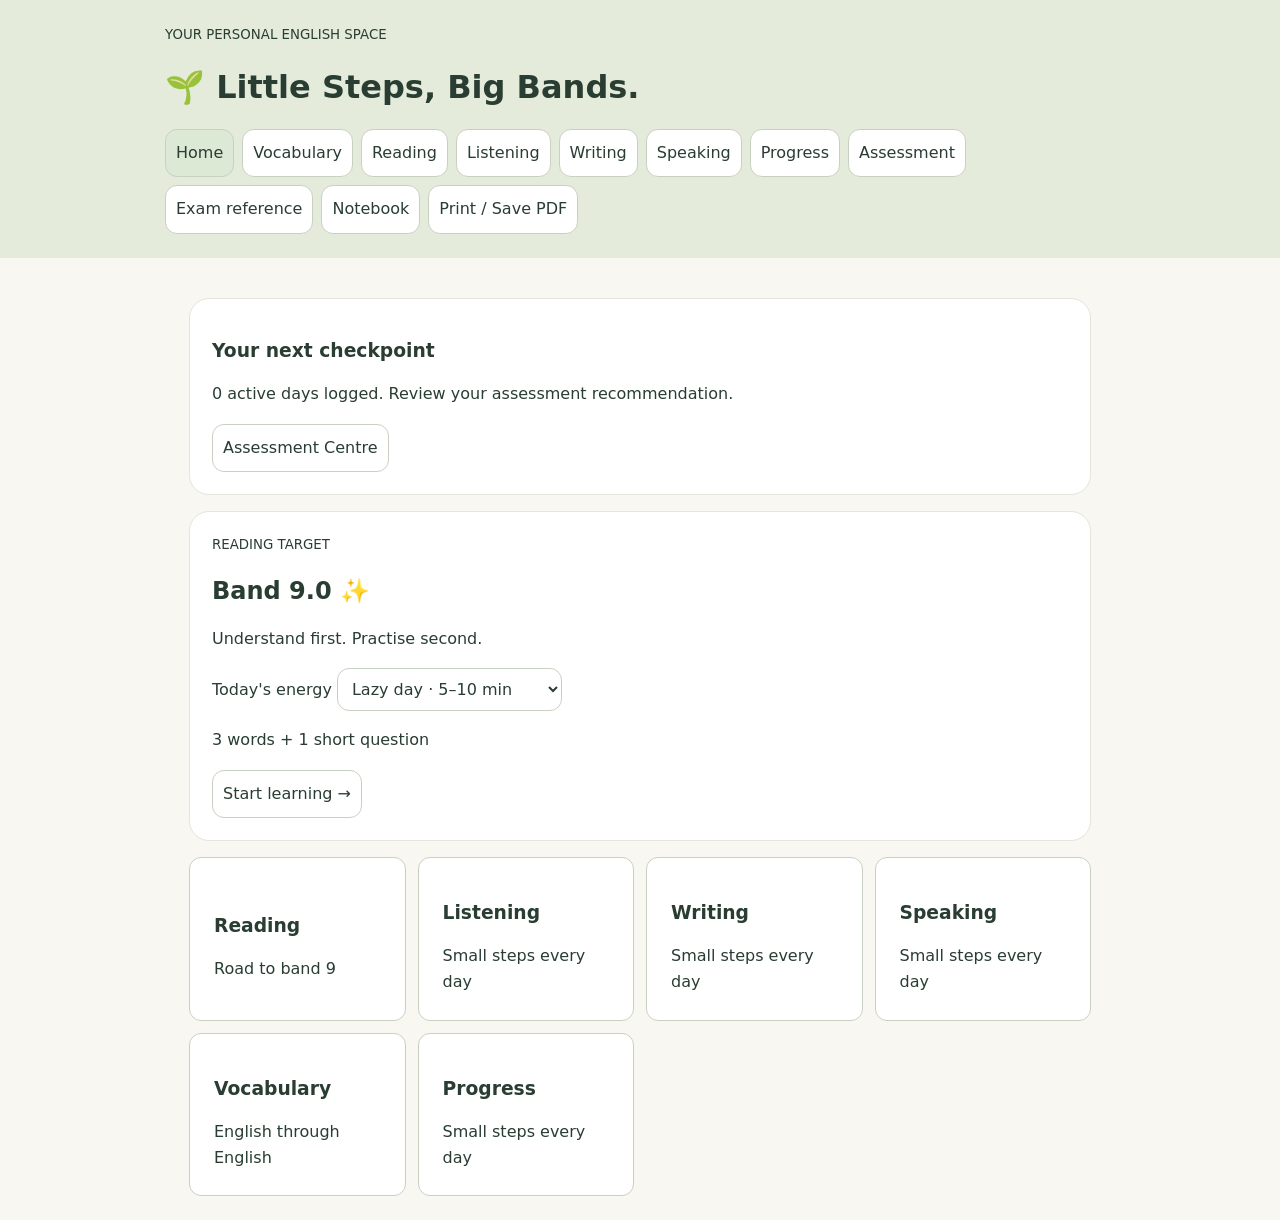
==== index.html @ fdba0399 "Rename index.html.html to index.html" ====
<!doctype html><html lang="en"><meta charset="utf-8"><meta name="viewport" content="width=device-width,initial-scale=1"><title>Little Steps, Big Bands</title><style>*{box-sizing:border-box}body{margin:0;background:#f8f7f1;color:#293d32;font:16px/1.65 system-ui}header{padding:24px;background:#e4ebdb}main,header>div{max-width:950px;margin:auto}main{padding:24px}h1,h2,h3{line-height:1.25}button,select,input,textarea{font:inherit;border:1px solid #c8d1c1;border-radius:12px;padding:10px;background:white;color:inherit}button{cursor:pointer}button:hover,button.active{background:#dce9d4}nav{display:flex;gap:8px;flex-wrap:wrap}section,.card{background:white;border:1px solid #e4e5dc;border-radius:20px;padding:22px;margin:16px 0}.grid{display:grid;grid-template-columns:repeat(auto-fit,minmax(210px,1fr));gap:12px}.grid button{text-align:left;padding:24px}textarea{width:100%;min-height:140px}label{display:block;margin:8px 0}.muted{color:#657469} .good{color:#23703d}.bad{color:#a34434}progress{width:100%;accent-color:#71916b}svg{width:100%;max-width:460px}small{display:block}button:disabled{opacity:.5;cursor:default}.lookup-word{cursor:pointer}.lookup-word:hover{background:#e4ebdb;text-decoration:underline}#dictionaryPanel{position:fixed;right:16px;bottom:16px;width:min(420px,calc(100% - 32px));max-height:75vh;overflow:auto;background:white;border:1px solid #b8c8b0;border-radius:20px;padding:20px;box-shadow:0 8px 35px #0002;z-index:20}</style><header><div><small>YOUR PERSONAL ENGLISH SPACE</small><h1>🌱 Little Steps, Big Bands.</h1><nav id="nav"></nav></div></header><main><div id="app"></div></main><aside id="dictionaryPanel" hidden></aside><script>
const $=id=>document.getElementById(id), levels=['A1','A2','B1','B2','C1','C2'];let state;try{state=JSON.parse(localStorage.getItem('littleBandsV1'))||{}}catch{state={}};state={done:0,errors:[],drafts:{},known:[],level:'B2',...state};let page='Home',idx=0,def=0,unlocked=false;const save=()=>localStorage.setItem('littleBandsV1',JSON.stringify(state));const esc=s=>String(s).replace(/[&<>"']/g,c=>({'&':'&amp;','<':'&lt;','>':'&gt;','"':'&quot;',"'":'&#39;'}[c]));const words=[['borrow','A2','verb','To take something and give it back later.','To use something that belongs to someone else temporarily.','To obtain something on the understanding that it will be returned.','Can I borrow your pen?','borrow money'],['reliable','B1','adjective','You can trust it to work well.','Able to be trusted to do what is expected.','Consistently dependable in performance or accuracy.','We need a reliable source of information.','reliable evidence'],['reluctant','B2','adjective','You do not really want to do something.','Not willing to do something because you are unsure.','Unwilling or hesitant to take a particular action.','She was reluctant to accept the offer.','reluctant to admit'],['mitigate','C1','verb','To make a bad thing less bad.','To reduce the harmful effects of something.','To lessen the severity or adverse impact of something.','Trees can mitigate urban heat.','mitigate risks'],['ubiquitous','C2','adjective','You can see it almost everywhere.','Present in almost every place.','Appearing or existing virtually everywhere.','Smartphones have become ubiquitous.','ubiquitous technology'],['quiet','A1','adjective','Not loud.','Making little or no noise.','Characterised by an absence of significant noise.','The room is quiet.','a quiet place']];
const reading=[['Mia has a small garden. She grows tomatoes. She waters them every morning.','What does Mia grow?',['Tomatoes','Apples','Rice'],0,'She grows tomatoes.'],['The library opens at nine on weekdays. On Saturday it opens at ten. It is closed on Sunday.','When does the library open on Saturday?',['Nine','Ten','Eleven'],1,'On Saturday it opens at ten.'],['Many people cycle to work because it saves money. However, some avoid cycling when the roads are busy.','Why do some people avoid cycling?',['It is expensive','The roads are busy','They dislike exercise'],1,'Some avoid cycling when the roads are busy.'],['Urban trees provide shade and can reduce local temperatures. However, researchers caution that the benefits vary depending on tree species and the layout of streets.','All tree species provide identical cooling benefits.',['True','False','Not Given'],1,'The benefits vary depending on tree species. Identical contradicts vary.'],['Although remote work may reduce commuting emissions, its overall environmental impact remains uncertain. Increased domestic energy consumption could offset some of the gains.','Remote work always reduces total emissions.',['True','False','Not Given'],2,'The overall impact remains uncertain; the passage does not establish whether total emissions always decrease or not.'],['The apparent consensus masks a methodological discrepancy: studies relying on self-reported outcomes tend to yield more favourable estimates than those using independently verified measures.','What is the main implication?',['All studies are fraudulent','Measurement methods may influence findings','Independent measures are always inaccurate'],1,'The contrast between self-reported and independently verified outcomes indicates a methodological influence.']];
const listen=[['Hi, I am Anna. My class starts at nine.','What time does the class start?','nine'],['The bus to the museum leaves at ten thirty from gate four.','Which gate?','four'],['Hello, I would like to book a room for Friday. My surname is Parker.','Surname:','Parker'],['Receptionist: The workshop was originally planned for Tuesday, but it has been moved to Thursday. The fee is fifteen pounds.','New workshop day:','Thursday'],['The initial survey suggested that cost was the main barrier. Subsequent interviews, however, revealed that a lack of reliable transport was more significant.','Main barrier identified in interviews:','transport'],['Although the intervention initially appeared effective, its benefits diminished substantially once the researchers controlled for seasonal variation.','The researchers controlled for seasonal _____.','variation']];
const writing=[['Some people believe university education should be free for everyone. To what extent do you agree or disagree?',0],['Some people prefer working from home, while others prefer working in an office. Discuss both views and give your own opinion.',1],['More people are shopping online. What are the advantages and disadvantages of this development?',2],['Traffic congestion is increasing in many cities. What are the causes, and what measures can be taken to solve this problem?',3],['Many young people move abroad. Why does this happen? Is it a positive or negative development?',4],['The chart shows the percentage of commuters using bicycles in three cities in 2010 and 2020. Summarise the information by selecting and reporting the main features, and make comparisons where relevant.',5]];const types=['Opinion','Discussion','Advantages & disadvantages','Causes & solutions','Two-part question','Bar chart (Task 1)'];
const speaking=[['Picture description','Describe the scene. Who is there? What are they doing?'],['Compare pictures','Compare studying alone and studying with a friend. Which is more effective?'],['Picture storytelling','Tell a story: a person misses a bus, asks for help, and finally arrives.'],['Role-play','You booked a hotel room but it is too noisy. Ask for a solution.'],['IELTS Part 1','Do you enjoy reading? What kinds of books do you read?'],['IELTS Part 2','Describe a person who inspires you. Say who they are, how you know them, and why they inspire you.'],['IELTS Part 3 / Debate','Should governments spend more on public libraries than digital resources? Explain both sides.']];
function go(p){page=p;idx=0;unlocked=false;render()}function level(v){state.level=v;save();render()}function complete(ok,detail){logStudy(page,ok,detail);state.done++;if(!ok)state.errors.push(detail);save()}function speak(t){if(!('speechSynthesis'in window)){alert('Speech playback is unavailable in this browser.');return}speechSynthesis.cancel();let u=new SpeechSynthesisUtterance(t);u.lang='en-GB';u.rate=Number($('speed')?.value||1);speechSynthesis.speak(u)}function next(){idx++;unlocked=false;render()}function render(){ $('nav').innerHTML=['Home','Vocabulary','Reading','Listening','Writing','Speaking','Progress','Assessment'].map(p=>`<button class="${page===p?'active':''}" onclick="go('${p}')">${p}</button>`).join('');let l=levels.indexOf(state.level), head=`<label>Practice level <select onchange="level(this.value)">${levels.map(x=>`<option ${x===state.level?'selected':''}>${x}</option>`).join('')}</select></label>`,h='';if(page==='Home'){h=`<section><small>READING TARGET</small><h2>Band 9.0 ✨</h2><p>Understand first. Practise second.</p><label>Today's energy <select id="energy" onchange="$('mission').textContent=['3 words + 1 short question','5 words + reading + listening','Reading + listening + writing + speaking'][this.selectedIndex]"><option>Lazy day · 5–10 min</option><option>Normal day · 30 min</option><option>Power day · 60–90 min</option></select></label><p id="mission">3 words + 1 short question</p><button onclick="go('Vocabulary')">Start learning →</button></section><div class="grid">${['Reading','Listening','Writing','Speaking','Vocabulary','Progress'].map(p=>`<button onclick="go('${p}')"><h3>${p}</h3>${p==='Reading'?'Road to band 9':p==='Vocabulary'?'English through English':'Small steps every day'}</button>`).join('')}</div>`}else if(page==='Vocabulary'){let w=words.filter(w=>w[1]===state.level)[0];if(idx)w=words[(words.indexOf(w)+idx)%words.length];h=head+`<section><small>${w[1]} · ${w[2]}</small><h2>${w[0]} <button onclick="speak('${w[0]}')">🔊</button></h2><label>Definition difficulty <select onchange="def=Number(this.value);render()">${['A1–A2','B1–B2','C1–C2'].map((x,i)=>`<option value="${i}" ${i===def?'selected':''}>${x}</option>`).join('')}</select></label><h3>${w[3+def]}</h3><p>${w[6]}</p><p>Collocation: ${w[7]}</p><button onclick="state.known.push('${w[0]}');complete(true,'');next()">I've got it</button> <button onclick="complete(false,'Vocabulary: ${w[0]}');next()">Review later</button></section>`}else if(page==='Reading'){let r=reading[l];h=head+`<section><h2>Reading · Road to band 9</h2><p class="muted">Read the question, locate evidence, then check meaning.</p><p class="lookup-text">${r[0]}</p><h3>${r[1]}</h3>${r[2].map((x,i)=>`<label><input type="radio" name="answer" value="${i}"> ${x}</label>`).join('')}<button onclick="checkReading()">Check answer</button><p id="feedback"></p></section>`}else if(page==='Listening'){let r=listen[l];h=head+`<section><h2>Active listening</h2><p>Predict the answer type before listening.</p><label>Speed <select id="speed"><option value="1">Normal</option><option value="0.75">Slow</option></select></label><button onclick="speak(listen[${l}][0])">▶ Play audio</button> <button onclick="speechSynthesis.cancel()">Stop</button><h3>${r[1]}</h3><input id="answer" placeholder="Your answer"><button onclick="checkListening()">Check</button><p id="feedback"></p><details><summary>Transcript & shadowing (after answering)</summary><p class="lookup-text">${r[0]}</p><button onclick="speak(listen[${l}][0])">Listen and repeat</button></details><p>Next: replay, write what you hear, compare with transcript, then shadow.</p></section>`}else if(page==='Writing'){let w=writing[idx%writing.length];h=`<section><h2>Writing Studio</h2><small>Question ${idx%writing.length+1} · IELTS Academic style</small><p class="lookup-text">${w[0]}</p>${w[1]===5?'<svg viewBox="0 0 300 150"><path d="M25 5V125H290" fill="none" stroke="#333"/><g fill="#77946a"><rect x="45" y="85" width="22" height="40"/><rect x="125" y="65" width="22" height="60"/><rect x="205" y="95" width="22" height="30"/></g><g fill="#d9a86d"><rect x="69" y="55" width="22" height="70"/><rect x="149" y="35" width="22" height="90"/><rect x="229" y="65" width="22" height="60"/></g><g font-size="10"><text x="45" y="140">City A</text><text x="125" y="140">City B</text><text x="205" y="140">City C</text><text x="30" y="12">% (1px = 0.5%)</text></g></svg><p>Green: 2010 · Gold: 2020</p>':''}<h3>1. Identify the task</h3>${types.map((x,i)=>`<label><input type="radio" name="type" value="${i}" ${unlocked&&i===w[1]?'checked':''}> ${x}</label>`).join('')}<button onclick="checkWriting()">Unlock writing</button><p id="feedback"></p>${unlocked?`<h3>2. Plan your response</h3><textarea id="plan" placeholder="Topic, position, key ideas..." oninput="draft('plan',this.value)">${esc(state.drafts['plan'+idx]||'')}</textarea><h3>3. Write</h3><textarea id="essay" oninput="draft('essay',this.value);count()" placeholder="Write here...">${esc(state.drafts['essay'+idx]||'')}</textarea><p id="count"></p><h3>4. Self-review</h3>${['I answered every part of the task.','My ideas are organised and supported.','I checked vocabulary and grammar.'].map(x=>`<label><input type="checkbox"> ${x}</label>`).join('')}<button onclick="complete(true,'');next()">Save & next prompt</button>`:'<p>🔒 Planning and writing are locked.</p>'}<button onclick="next()">Skip to another prompt</button></section>`}else if(page==='Speaking'){let s=speaking[idx%speaking.length];h=head+`<section><small>${s[0]}</small><h2 class="lookup-text">${s[1]}</h2>${idx%7<3?scene(idx%7):''}<p>${l<2?'Use short sentences: who, what, where.':l<4?'Give reasons and examples.':'Develop nuanced ideas, compare perspectives and justify your position.'}</p><button onclick="timer(60)">1 min preparation</button> <button onclick="timer(120)">2 min speaking</button><h3 id="clock">00:00</h3><button onclick="record()">Record voice</button> <button onclick="stopRecord()">Stop recording</button><p id="recstatus"></p><audio id="playback" controls></audio><textarea placeholder="Notes / useful expressions" oninput="draft('speaking',this.value)">${esc(state.drafts['speaking'+idx]||'')}</textarea><button onclick="complete(true,'');next()">Finish & next prompt</button></section>`}else{h=`<section><h2>My progress</h2><p>Completed attempts: ${state.done}</p><p>Words marked known: ${new Set(state.known).size}</p><h3>Mistake notebook</h3>${state.errors.map(x=>`<p>• ${esc(x)}</p>`).join('')||'No mistakes recorded yet.'}<button onclick="exportData()">Export backup</button><label>Restore backup <input type="file" accept=".json" onchange="restore(this.files[0])"></label></section>`} $('app').innerHTML=h;if($('count'))count();enhanceDictionary()}
function scene(i){return `<svg viewBox="0 0 320 170" role="img" aria-label="Illustrated speaking prompt"><rect width="320" height="170" rx="15" fill="#e7efdf"/><circle cx="270" cy="30" r="18" fill="#efce83"/><path d="M0 130Q80 90 160 130T320 130V170H0" fill="#a9c69b"/>${(i===1?[75,235]:[90,155,220]).map((x,j)=>`<circle cx="${x}" cy="65" r="13" fill="#c58f72"/><path d="M${x} 80v35m-18-20 18-10 18 10m-18 20-12 25m12-25 12 25" stroke="${['#647d9b','#b77b83','#7a956b'][j]}" stroke-width="8" stroke-linecap="round"/>`).join('')}<rect x="110" y="118" width="90" height="12" rx="3" fill="#c69e72"/><text x="12" y="20" font-size="11" fill="#405844">${['A day in the park','Study together or alone','A journey'][i]}</text></svg>`}function checkReading(){let a=document.querySelector('[name=answer]:checked');if(!a)return;let r=reading[levels.indexOf(state.level)],ok=+a.value===r[3];complete(ok,'Reading: '+r[1]);$('feedback').textContent=(ok?'Correct! ':'Review: ')+r[4]}function checkListening(){let r=listen[levels.indexOf(state.level)],ok=$('answer').value.trim().toLowerCase()===r[2].toLowerCase();complete(ok,'Listening: '+r[1]);$('feedback').textContent=(ok?'Correct! ':'Answer: '+r[2])}function checkWriting(){let a=document.querySelector('[name=type]:checked');if(!a)return;let ok=+a.value===writing[idx%writing.length][1];complete(ok,'Writing recognition: '+writing[idx%writing.length][0]);if(ok){unlocked=true;render();$('feedback').textContent='Correct! Planning unlocked.'}else $('feedback').textContent='Try again. Look at the final instruction.'}function draft(k,v){state.drafts[k+idx]=v;save()}function count(){$('count').textContent=($('essay').value.trim().match(/\S+/g)||[]).length+' words'}let tick;function timer(s){clearInterval(tick);const show=()=>{if(!$('clock')){clearInterval(tick);return}$('clock').textContent=Math.floor(s/60)+':'+String(s%60).padStart(2,'0');if(s--<=0)clearInterval(tick)};show();tick=setInterval(show,1000)}let recorder,stream;async function record(){try{stream=await navigator.mediaDevices.getUserMedia({audio:true});recorder=new MediaRecorder(stream);let chunks=[];recorder.ondataavailable=e=>chunks.push(e.data);recorder.onstop=()=>{if($('playback'))$('playback').src=URL.createObjectURL(new Blob(chunks,{type:recorder.mimeType}));stream.getTracks().forEach(t=>t.stop());if($('recstatus'))$('recstatus').textContent='Recording ready for playback (not saved).'};recorder.start();$('recstatus').textContent='Recording…'}catch(e){$('recstatus').textContent='Microphone unavailable. Check browser permissions.'}}function stopRecord(){if(recorder?.state==='recording')recorder.stop()}function exportData(){let a=document.createElement('a');a.href=URL.createObjectURL(new Blob([JSON.stringify(state)],{type:'application/json'}));a.download='ielts-backup.json';a.click()}async function restore(f){if(!f)return;try{let x=JSON.parse(await f.text());if(!Array.isArray(x.errors)||!Array.isArray(x.known)||typeof x.drafts!=='object'||!levels.includes(x.level))throw Error();state=x;save();render()}catch{alert('Invalid backup')}}
function bank(){return state.wordBank||(state.wordBank={})}
function enhanceDictionary(){document.querySelectorAll('.lookup-text').forEach(el=>{let t=el.textContent;el.innerHTML=esc(t).replace(/[A-Za-z]+(?:['’-][A-Za-z]+)*/g,w=>`<span class="lookup-word">${w}</span>`);el.title='Click a word to look it up, or select text to save it.';el.addEventListener('click',e=>{if(window.getSelection().toString().trim())return;if(e.target.classList.contains('lookup-word'))lookup(e.target.textContent,t,false)});el.addEventListener('mouseup',()=>{let sel=window.getSelection(),v=sel.toString().trim();if(v&&el.contains(sel.anchorNode)&&el.contains(sel.focusNode))lookup(v,t,true)})});if(page==='Vocabulary'){let el=document.createElement('section');el.innerHTML='<h2>My unknown words</h2><p>Words saved from your lessons. Select a word to review it.</p>'+Object.keys(bank()).map((w,i)=>`<p><button data-bank="${i}">${esc(w)}</button> <small>${esc(bank()[w].definition||'Definition pending')}</small></p>`).join('');$('app').append(el);el.querySelectorAll('[data-bank]').forEach(b=>b.onclick=()=>{let w=Object.keys(bank())[+b.dataset.bank];lookup(w,bank()[w].context,false)})}}
let lookupToken=0;async function lookup(raw,context,auto){let w=raw.trim().toLowerCase().replace(/^[^a-z]+|[^a-z]+$/g,'');if(!w||w.length>100)return;let token=++lookupToken;let entry=bank()[w]||{context,definition:''};if(auto){bank()[w]=entry;save()}let panel=$('dictionaryPanel');panel.hidden=false;panel.innerHTML=`<button id="dictClose" style="float:right">✕</button><small>ENGLISH–ENGLISH DICTIONARY</small><h2>${esc(w)}</h2><button id="dictSpeak">🔊 Listen</button> <button id="dictSave">${auto||bank()[w]?'✓ Saved':'Save unknown word'}</button><div id="dictResult">Looking up definition…</div><p><small>Original context</small>${esc(context)}</p><label>My simple English definition<textarea id="dictNote" style="min-height:65px">${esc(entry.simple||'')}</textarea></label><button id="dictNoteSave">Save definition & word</button>`;$('dictClose').onclick=()=>{panel.hidden=true;lookupToken++};$('dictSpeak').onclick=()=>speak(w);function store(){bank()[w]=entry;save();$('dictSave').textContent='✓ Saved'}$('dictSave').onclick=store;$('dictNoteSave').onclick=()=>{entry.simple=$('dictNote').value;store()};let local=words.find(x=>x[0]===w);if(local){entry.definition=local[4];entry.simple=entry.simple||local[3];entry.advanced=local[5];entry.pos=local[2]}else if(!entry.definition){try{let res=await fetch('https://api.dictionaryapi.dev/api/v2/entries/en/'+encodeURIComponent(w));if(!res.ok)throw Error();let data=await res.json(),d=data[0];entry.definition=d.meanings[0].definitions[0].definition;entry.pos=d.meanings[0].partOfSpeech;entry.ipa=d.phonetic||'';entry.extra=d.meanings.flatMap(m=>m.definitions.slice(0,2).map(x=>m.partOfSpeech+': '+x.definition)).slice(0,6)}catch{}}if(bank()[w]){bank()[w]=entry;save()}if(token!==lookupToken)return;$('dictNote').value=entry.simple||'';$('dictResult').innerHTML=entry.definition?`<p class="muted">${esc(entry.pos||'')} ${esc(entry.ipa||'')}</p>${entry.simple?'<h3>Easy definition</h3><p>'+esc(entry.simple)+'</p>':''}<h3>Dictionary definition</h3><p>${esc(entry.definition)}</p>${entry.advanced?'<p>'+esc(entry.advanced)+'</p>':''}${entry.extra?'<details><summary>Other meanings</summary>'+entry.extra.map(x=>'<p>'+esc(x)+'</p>').join('')+'</details>':''}`:'<p>No definition found. Internet may be unavailable, or this may be a phrase. You can save your own English definition below.</p>'}

const oldRender=render;
const topics=['library','community garden','museum','train station','sports centre','language school','market','science club','hotel','nature reserve'];
const days=['Monday','Tuesday','Wednesday','Thursday','Friday','Saturday','Sunday'];
const genres=['Descriptive','Narrative','Opinion','Argumentative','Cause & Effect','Problem & Solution','Compare & Contrast','Expository','Academic Report','Reflective'];
const lessons=[['Show, do not tell; use action verbs and sensory details.','She was nervous.','Her fingers trembled as she reached for the door.','Describe a busy market without using the word busy.'],['Set the scene, introduce a conflict, build to a climax and resolve it.','I lost my bag.','As the train pulled away, I realised my bag was still on the platform.','Tell a story about a surprising journey.'],['State your position; develop reasons with examples.','Technology is good.','Digital tools can widen access to education by making lessons available remotely.','Should schools limit phone use?'],['Make a claim, support it, acknowledge and rebut an opposing view.','Everyone should cycle.','Although cycling is impractical for some commuters, safe cycle lanes can reduce short car journeys.','Should cities restrict private cars?'],['Distinguish causes from effects; explain the mechanism.','Traffic causes problems.','Long commutes reduce the time workers can spend resting, which may increase fatigue.','Explain causes and effects of traffic congestion.'],['Identify a specific problem and propose feasible solutions.','Pollution is bad.','Cities could reduce roadside pollution by improving bus frequency.','How can cities reduce waste?'],['Use shared criteria and balanced comparisons.','Both are different.','Unlike online courses, classroom lessons offer immediate face-to-face interaction.','Compare online and classroom learning.'],['Define the topic, organise explanations, add examples.','Plants need things.','Plants use sunlight to convert water and carbon dioxide into sugars.','Explain how a community garden works.'],['Summarise major trends, compare figures, avoid personal opinions.','The number went up.','Attendance rose from 20 to 35, while the other group remained stable.','Describe attendance: A 20 to 35; B 30 to 30.'],['Describe an experience, analyse it, explain what you learned.','It was useful.','The experience revealed that I needed to plan more carefully before speaking.','Reflect on a difficult learning experience.']];
let mode='new', support='Guided', genre=0, current=null, mock=null, mt;
function history(){return state.history||(state.history=[])}
function logStudy(skill,ok,detail){history().push({date:new Date().toISOString().slice(0,10),skill,ok,detail});}
function keyFor(skill,n){return skill+'-'+state.level+'-'+n}
function attempts(){return state.attempts||(state.attempts={})}
function pick(skill,max){let ids=Array.from({length:max},(_,i)=>i),a=attempts();let pool=ids.filter(i=>mode==='new'?!a[keyFor(skill,i)]:mode==='review'?a[keyFor(skill,i)]:mode==='mistakes'?a[keyFor(skill,i)]?.ok===false:true);if(!pool.length)pool=ids;return pool[Math.floor(Math.random()*pool.length)]}
function controls(skill,max){return `<label>Level <select onchange="level(this.value)">${levels.map(x=>`<option ${x===state.level?'selected':''}>${x}</option>`).join('')}</select></label><label>Practice mode <select onchange="mode=this.value;current=null;render()">${['new','random','review','mistakes'].map(x=>`<option ${x===mode?'selected':''}>${x}</option>`).join('')}</select></label><button onclick="current=null;render()">Another practice</button> <small>${max} practice variants at this level · generated from built-in templates</small>`}
function listenItem(n,l){let place=topics[n%10],day=days[(n+l)%7],time=9+(n%4),fee=5+n+l,room=12+n;let base=`Welcome to the ${place}. Our next session is on ${day} at ${time} in the morning. The fee is ${fee} pounds. Please meet in room ${room}.`;if(l>=2)base+=` Although we originally planned an afternoon session, the morning is more convenient for most visitors.`;if(l>=4)base+=` Participants should register in advance, as capacity is limited and walk-in places cannot be guaranteed.`;let q=[['Which day is the session?',day],['What time does it start?',String(time)],['How much is the fee in pounds?',String(fee)],['Which room should visitors go to?',String(room)]];return {base,q}}
function finishL(){let item=listenItem(current,levels.indexOf(state.level)),score=0;item.q.forEach((q,i)=>{let ok=$('la'+i).value.trim().toLowerCase()===q[1].toLowerCase();score+=ok;logStudy('Listening',ok,q[0]);$('lf'+i).textContent=(ok?'Correct: ':'Answer: ')+q[1]});attempts()[keyFor('Listening',current)]={ok:score===4};state.done++;save();$('lt').hidden=false;$('ls').textContent=score+'/4';$('lc').disabled=true}
function speakingPrompt(n,l){let t=topics[n%10],kind=Math.floor(n/10);return [['Personal questions',`What do you like about a ${t}? How often do you visit one?`],['Picture description',`Describe the scene. Imagine it takes place near a ${t}.`],['Role-play',`You are visiting a ${t}. Ask a staff member for information and explain what you need.`],['Discussion',`Should local governments invest more in facilities such as a ${t}? Explain your view.`],['IELTS cue card',`Describe a memorable visit to a ${t}. Say when, where, who was with you and why it mattered.`]][kind]}
function finishS(){attempts()[keyFor('Speaking',current)]={ok:null};complete(true,'Speaking practice completed (not scored)');current=null;render()}
function supportBox(){let a=lessons[genre];return support==='Independent'?'':`<section><h3>${genres[genre]} toolkit</h3><p>${a[0]}</p>${support==='Guided'?`<p><b>Before:</b> ${a[1]}</p><p><b>Improved:</b> ${a[2]}</p><p>Notice the specific details and logical connections.</p>`:''}<label><input type="checkbox"> I applied the technique.</label><label><input type="checkbox"> I checked clarity and grammar.</label></section>`}
function academy(){return `<section><h2>Writing Academy</h2><label>Genre <select onchange="genre=+this.value;render()">${genres.map((x,i)=>`<option value="${i}" ${genre===i?'selected':''}>${x}</option>`).join('')}</select></label><label>Support <select onchange="support=this.value;render()">${['Guided','Supported','Independent'].map(x=>`<option ${x===support?'selected':''}>${x}</option>`).join('')}</select></label><p class="lookup-text">${lessons[genre][3]}</p>${supportBox()}<textarea placeholder="Practise here" oninput="state.drafts['academy'+genre]=this.value;save()">${esc(state.drafts['academy'+genre]||'')}</textarea><button onclick="complete(true,'Writing academy practice');alert('Saved')">Save practice</button></section>`}
function assessment(){let dates=new Set(history().map(x=>x.date)).size;return `<section><h2>Assessment Centre</h2><p>${dates} active learning days · ${history().length} logged activities</p><p>Recommended: ${dates>=30?'Extended diagnostic':dates>=14?'Four-skill progress check':dates>=7?'Weekly progress check':'Baseline check'}</p><button onclick="startMock(false)">Start short four-skill check</button> <button onclick="startMock(true)">Start extended four-skill simulation</button><p class="muted">Extended simulation uses 30/60/60/14 minute limits, but has fewer questions than official IELTS. Writing and Speaking require self-review.</p></section><section><h3>Assessment history</h3>${(state.tests||[]).map(t=>`<p>${esc(t.date)} · Listening ${t.l}/4 · Reading ${t.r}/6 · Writing/Speaking unscored</p>`).join('')||'No assessments yet.'}</section>`}
function startMock(full){mock={full,part:0,l:0,r:0,played:false,answers:{}};mockPart()}
function mockPart(){clearInterval(mt);let p=mock.part,mins=(mock.full?[30,60,60,14]:[5,10,15,5])[p];let h=`<section><small>ASSESSMENT · ${p+1}/4</small><h2>${['Listening','Reading','Writing','Speaking'][p]}</h2><h3 id="mclock"></h3>`;if(p===0){let a=listenItem(19,4);h+=`<button id="mplay" onclick="this.disabled=true;speak(listenItem(19,4).base)">Play once</button>`+a.q.map((q,i)=>`<label>${q[0]} <input id="ma${i}"></label>`).join('')}if(p===1)h+=reading.map((r,i)=>`<p>${esc(r[0])}</p><b>${esc(r[1])}</b>${r[2].map((x,j)=>`<label><input type="radio" name="mr${i}" value="${j}"> ${esc(x)}</label>`).join('')}`).join('');if(p===2)h+=`<p>Task 1: Attendance at a library rose from 200 to 350 between 2010 and 2020; museum attendance fell from 400 to 300. Summarise and compare.</p><textarea id="mw1"></textarea><p>Task 2: Some people believe public transport should be free. To what extent do you agree?</p><textarea id="mw2"></textarea>`;if(p===3)h+=`<p>Part 1: Tell me about your hometown and daily routine.</p><p>Part 2: Describe a useful skill you learned.</p><p>Part 3: How should education adapt to changes in technology?</p><button onclick="record()">Record</button> <button onclick="stopRecord()">Stop</button><p id="recstatus"></p><audio id="playback" controls></audio><textarea id="ms" placeholder="Self-review notes"></textarea>`; $('app').innerHTML=h+`<button onclick="submitMock()">Submit section</button></section>`;let end=Date.now()+mins*60000;let update=()=>{let t=Math.max(0,Math.ceil((end-Date.now())/1000));if(!$('mclock')){clearInterval(mt);return}$('mclock').textContent=Math.floor(t/60)+':'+String(t%60).padStart(2,'0');if(!t)submitMock()};update();mt=setInterval(update,1000)}
function submitMock(){clearInterval(mt);speechSynthesis.cancel();let p=mock.part;if(p===0)mock.l=listenItem(19,4).q.filter((q,i)=>$('ma'+i).value.trim().toLowerCase()===q[1].toLowerCase()).length;if(p===1)mock.r=reading.filter((r,i)=>Number(document.querySelector(`[name=mr${i}]:checked`)?.value)===r[3]).length;if(p===2)mock.w=[$('mw1').value,$('mw2').value];if(p===3){mock.s=$('ms').value;stopRecord();(state.tests||(state.tests=[])).push({...mock,date:new Date().toISOString().slice(0,10)});save();mock=null;render();return}mock.part++;mockPart()}
const oldGo=go;go=function(p){if(mock&&!confirm('Leave this assessment? Current test will be lost.'))return;mock=null;clearInterval(mt);current=null;oldGo(p)};const oldLevel=level;level=function(v){current=null;oldLevel(v)};
render=function(){oldRender();if(page==='Listening'){if(current===null)current=pick(page,30);let a=listenItem(current,levels.indexOf(state.level));$('app').innerHTML=controls(page,30)+`<section><h2>Listening practice ${current+1}</h2><p>Predict → listen → answer → check → shadow.</p><button onclick="speak(listenItem(current,levels.indexOf(state.level)).base)">Play audio</button>${a.q.map((q,i)=>`<label>${q[0]} <input id="la${i}"></label><p id="lf${i}"></p>`).join('')}<button id="lc" onclick="finishL()">Check answers</button><p id="ls"></p><div id="lt" hidden><p class="lookup-text">${a.base}</p><textarea placeholder="Dictation / shadowing notes"></textarea></div></section>`;enhanceDictionary()}if(page==='Speaking'){if(current===null)current=pick(page,50);let a=speakingPrompt(current,levels.indexOf(state.level));$('app').innerHTML=controls(page,50)+`<section><small>${a[0]}</small><h2 class="lookup-text">${a[1]}</h2>${a[0]==='Picture description'?scene(current%3):''}<p>${levels.indexOf(state.level)<2?'Use short sentences.':'Give reasons, examples and specific details.'}</p><button onclick="timer(60)">Prepare 1 min</button> <button onclick="timer(120)">Speak 2 min</button><h3 id="clock">00:00</h3><button onclick="record()">Record</button> <button onclick="stopRecord()">Stop</button><p id="recstatus"></p><audio id="playback" controls></audio><textarea placeholder="Notes" oninput="state.drafts[keyFor('Speaking',current)]=this.value;save()">${esc(state.drafts[keyFor('Speaking',current)]||'')}</textarea><button onclick="finishS()">Finish & next</button></section>`;enhanceDictionary()}if(page==='Writing'){let div=document.createElement('div');div.innerHTML=academy();$('app').prepend(div);div.querySelectorAll('.lookup-text').forEach(x=>x.classList.remove('lookup-text'))}if(page==='Assessment')$('app').innerHTML=assessment();if(page==='Home'){let d=document.createElement('section');d.innerHTML=`<h3>Your next checkpoint</h3><p>${new Set(history().map(x=>x.date)).size} active days logged. Review your assessment recommendation.</p><button onclick="go('Assessment')">Assessment Centre</button>`;$('app').prepend(d)}};


const v4render=render;
const official=[['IELTS Academic','https://ielts.org/take-a-test/test-types/ielts-academic-test'],['IELTS sample tests','https://ielts.org/take-a-test/preparation-resources/sample-test-questions/academic-test'],['Cambridge preparation','https://www.cambridgeenglish.org/learning-english/exam-preparation/'],['ETS TOEFL 2026','https://www.ets.org/toefl/test-takers/ibt/about/content.html?version=after-jan-2026'],['CEFR','https://www.coe.int/en/web/common-european-framework-reference-languages']];
const exams=['Pre-A1 Starters','A1 Movers','A2 Flyers','A2 Key','B1 Preliminary','B2 First','C1 Advanced','C2 Proficiency','IELTS Academic','TOEFL iBT 2026'];
const rtypes=['Multiple choice','True / False / Not Given','Yes / No / Not Given','Matching headings','Matching information','Matching features','Matching sentence endings','Sentence completion','Summary completion','Note completion','Table completion','Flow-chart completion','Diagram label completion','Short-answer questions'];
const passage='A. In 2022, a town converted an unused car park into a community garden. The council supplied tools, while volunteers planted vegetables. The project initially had 24 members.\n\nB. To reduce water consumption, the gardeners installed a rainwater tank. Water flows from the roof through a filter into the tank, then reaches the beds through a pipe. During the first summer, the garden used 30 percent less mains water than a comparable site.\n\nC. In my view, the greatest benefit is not the food produced but the social contact between neighbours. However, expansion should depend on local demand rather than a fixed national target.';
const rq=[['Who supplied tools?','The council','Volunteers','A university','A shop'],['The garden began with 24 members.','True','False','Not Given'],['The writer believes every town should have a fixed expansion target.','No','Yes','Not Given'],['Choose the best heading for B.','Saving water','Recruiting members','Selling vegetables'],['Which paragraph describes the initial membership?','A','B','C'],['Match the council to its contribution.','Tools','Vegetables','Roof'],['Water reaches the beds through …','a pipe','a roof','a volunteer'],['The project began with ___ members.','24'],['The tank helped reduce consumption of ___ water.','mains'],['Initial membership: ___ people.','24'],['Water saving compared with another site: ___ percent.','30'],['Roof → filter → ___ → pipe.','tank'],['Label the container between filter and pipe.','tank'],['What was the site previously used as?','car park']];
let rt=0, wt=0, lt=0; const wtypes=['Line graph','Bar chart','Pie chart','Table','Map','Process diagram','Mixed charts'];
function visual(n){let base='<svg viewBox="0 0 420 210" role="img" aria-label="Original practice diagram" xmlns="http://www.w3.org/2000/svg">';if(n===4)return base+`<g fill="#e5eddb" stroke="#526a58"><rect x="10" y="25" width="190" height="160"/><rect x="220" y="25" width="190" height="160"/></g><g font-size="12" fill="#263c32"><text x="65" y="17">2010</text><text x="280" y="17">2025</text><text x="25" y="60">Car park</text><text x="25" y="150">Library</text><text x="235" y="60">Garden</text><text x="235" y="150">Library</text><text x="320" y="100">Cafe</text></g><path d="M10 110H200 M220 110H410" stroke="#949b91" stroke-width="12"/></svg>`;if(n===5)return base+`<g fill="#e5eddb" stroke="#526a58"><rect x="10" y="70" width="85" height="55"/><rect x="115" y="70" width="85" height="55"/><rect x="220" y="70" width="85" height="55"/><rect x="325" y="70" width="85" height="55"/></g><g font-size="12"><text x="30" y="100">Roof</text><text x="135" y="100">Filter</text><text x="240" y="100">Tank</text><text x="345" y="100">Beds</text><text x="97" y="100">→</text><text x="202" y="100">→</text><text x="307" y="100">→</text></g></svg>`;if(n===3)return '<table><tr><th>Year</th><th>Bus</th><th>Rail</th></tr><tr><td>2010</td><td>20%</td><td>30%</td></tr><tr><td>2020</td><td>40%</td><td>50%</td></tr></table>';if(n===2)return base+'<circle cx="110" cy="100" r="75" fill="#84a786"/><path d="M110 100 L110 25 A75 75 0 0 1 110 175 Z" fill="#e6bb68"/><text x="220" y="80">Bus: 50%</text><text x="220" y="110">Rail: 50%</text></svg>';return base+`<path d="M45 15V170H400" fill="none" stroke="#53665b"/><g font-size="11"><text x="5" y="40">60%</text><text x="5" y="105">30%</text><text x="25" y="170">0</text><text x="90" y="193">2010</text><text x="300" y="193">2020</text></g>${n===0?'<path d="M110 120L320 70" stroke="#4c8965" stroke-width="4"/><path d="M110 95L320 45" stroke="#bc873b" stroke-width="4"/>':'<g fill="#4c8965"><rect x="90" y="120" width="32" height="50"/><rect x="290" y="70" width="32" height="100"/></g><g fill="#bc873b"><rect x="125" y="95" width="32" height="75"/><rect x="325" y="45" width="32" height="125"/></g>'}${n===6?'<path d="M110 95L320 45" stroke="#263c32" stroke-width="3" stroke-dasharray="5 4"/>':''}<text x="190" y="20" font-size="11">Bus (green) · Rail (gold)</text></svg>`}
function options(a,n){return a.map((x,i)=>`<option value="${i}" ${i===n?'selected':''}>${esc(x)}</option>`).join('')}
function reading4(){let q=rq[rt],choices=q.slice(1);return `<section><small>IELTS-STYLE MICRO PRACTICE · ORIGINAL · NOT A FULL TEST</small><h2>Reading question types</h2><select onchange="rt=+this.value;render()">${options(rtypes,rt)}</select><p class="tip">Read the instruction, predict the answer type, locate evidence, check meaning and spelling.</p><p class="lookup-text" style="white-space:pre-line">${passage}</p>${rt===12?visual(5).replace('>Tank<','> ? <'):rt===11?'<p>Roof → Filter → ____ → Pipe</p>':rt===10?'<table><tr><th>Measure</th><th>Result</th></tr><tr><td>Water saving (%)</td><td>____</td></tr></table>':''}<p>${esc(q[0])}</p>${choices.length>1?`<select id="r4a"><option value="">Choose</option>${[...choices].sort().map(x=>`<option>${esc(x)}</option>`).join('')}</select>`:'<p>Use no more than two words and/or a number.</p><input id="r4a">'} <button onclick="check4('Reading',rq[rt][1], 'r4a','r4f')">Check</button><div id="r4f"></div></section>`}
function check4(skill,answer,id,out){let v=$(id).value.trim(),ok=v.toLowerCase()===answer.toLowerCase();complete(ok,skill+': '+v+' → '+answer);$(out).innerHTML=`<p class="${ok?'good':'bad'}">${ok?'Correct':'Review this answer'} · ${esc(answer)}</p><p class="important">NOTE: Compare the wording with the source, not outside knowledge.</p>`;}
function writing4(){return `<section><small>IELTS ACADEMIC TASK 1 · ORIGINAL VISUAL DRILLS</small><h2>Visual writing academy</h2><select onchange="wt=+this.value;render()">${options(wtypes,wt)}</select>${visual(wt)}<p>Summarise the main features and make comparisons where relevant.</p><label>Identify the visual type first <select id="wguess"><option value="">Choose</option>${options(wtypes,-1)}</select></label><button onclick="if($('wguess').value==String(wt)){$('wbody').hidden=false;$('wg').textContent='Correct'}else $('wg').textContent='Try again'">Unlock writing</button><p id="wg"></p><div id="wbody" hidden><p class="tip">${wt===4?'Compare locations and changes; use accurate spatial language.':wt===5?'Identify the first and final stages; use sequence language.':'Identify the main patterns, then group and compare figures.'}</p><p class="important">NOTE: Do not invent reasons or data.</p><label>Overview and plan<textarea oninput="state.drafts['visualplan'+wt]=this.value;save()">${esc(state.drafts['visualplan'+wt]||'')}</textarea></label><label>Response (150+ words; target 20 min)<textarea oninput="state.drafts['visual'+wt]=this.value;save();$('wc4').textContent=this.value.trim().split(/\\s+/).filter(Boolean).length">${esc(state.drafts['visual'+wt]||'')}</textarea></label><p>Word count: <span id="wc4">—</span></p><button onclick="timer(1200)">20 min</button><span id="clock">00:00</span><p>Self-review: task achievement · coherence · vocabulary · grammatical accuracy.</p></div></section>`}
function listening4(){let transcript='Enter the park from the south. The cafe is to your left, and the information desk is immediately to your right. Continue north to reach the lake.';return `<section><small>IELTS LISTENING · MAP LABELLING · SYNTHETIC AUDIO</small><h2>Map practice</h2><svg viewBox="0 0 320 200"><rect x="15" y="15" width="290" height="170" fill="#e5eddb"/><path d="M160 185V50" stroke="#aaa" stroke-width="20"/><ellipse cx="160" cy="40" rx="45" ry="20" fill="#9ccad7"/><rect x="30" y="110" width="65" height="40" fill="white"/><rect x="225" y="110" width="65" height="40" fill="white"/><text x="55" y="135">A</text><text x="250" y="135">B</text><text x="145" y="45">Lake</text><text x="130" y="198">Entrance</text></svg><p>Predict the direction words, then listen.</p><button onclick="speak('${transcript}')">Play</button><label>Which location is the cafe? <input id="l4a"></label><button onclick="check4('Listening','A','l4a','l4f');$('l4t').hidden=false">Check</button><div id="l4f"></div><p id="l4t" hidden class="lookup-text">${transcript}</p></section>`}
function notes4(){let notes=state.notes4||[];return `<section><h2>My colour notebook</h2><select id="nc"><option value="#b52d32">Important / mistake · red</option><option value="#26703c">Correct · green</option><option value="#265ba4">Grammar · blue</option><option value="#8051a6">Vocabulary · purple</option><option value="#946214">Strategy · gold</option></select><textarea id="nt" placeholder="Your note"></textarea><button onclick="if($('nt').value.trim()){(state.notes4||(state.notes4=[])).push({text:$('nt').value,color:$('nc').value});save();render()}">Save note</button>${notes.map((n,i)=>`<p style="color:${/^#[0-9a-f]{6}$/i.test(n.color)?n.color:'#333'}">${esc(n.text)} <button onclick="state.notes4.splice(${i},1);save();render()">Delete</button></p>`).join('')}<h3>Recorded mistakes</h3>${state.errors.map(x=>`<p class="important">${esc(x)}</p>`).join('')}</section>`}
function standards4(){return `<section><h2>Exam reference centre</h2><p>Choose a target. This saves your preference; the legacy general exercises are not automatically calibrated to that exam.</p><select onchange="state.exam=exams[+this.value];save()">${options(exams,Math.max(0,exams.indexOf(state.exam||'IELTS Academic')))}</select><h3>IELTS Academic</h3><p>Reading: 40 questions, 60 min. Listening: 40 questions, about 30 min. Writing: two tasks, 60 min. Speaking: three parts, 11–14 min.</p><h3>TOEFL iBT 2026</h3><p>Reading: word completion and daily-life/academic texts. Listening: responses, conversations, announcements and talks. Writing: sentence building, email and academic discussion. Speaking: repetition and interview. Adaptive official-test simulation is not implemented.</p><h3>Official resources</h3>${official.map(x=>`<p><a href="${x[1]}" target="_blank" rel="noopener">${x[0]}</a></p>`).join('')}<p>Cambridge and CEFR links are reference resources, not a validated curriculum. All local tasks are original practice.</p></section>`}
render=function(){v4render();const n=$('nav');for(const x of ['Exam reference','Notebook']){let b=document.createElement('button');b.textContent=x;b.onclick=()=>go(x);n.append(b)}if(page==='Exam reference')$('app').innerHTML=standards4();if(page==='Notebook')$('app').innerHTML=notes4();if(page==='Reading')$('app').insertAdjacentHTML('afterbegin',reading4());if(page==='Listening')$('app').insertAdjacentHTML('afterbegin',listening4());if(page==='Writing')$('app').insertAdjacentHTML('afterbegin',writing4());if(page==='Speaking')$('app').insertAdjacentHTML('afterbegin',`<section><h2>Visual speaking extension</h2>${visual(4)}<p>Compare the two plans. Explain what changed and give directions from the library to the cafe.</p>${visual(0)}<p>Summarise the data orally. These are general speaking drills, not IELTS Speaking question types.</p></section>`);if(page==='Assessment')$('app').insertAdjacentHTML('afterbegin',`<section><p class="important">These are short diagnostic simulations, not full official mocks. Use the official sample tests in Exam reference for complete practice.</p></section>`);let b=document.createElement('button');b.textContent='Print / Save PDF';b.onclick=()=>window.print();n.append(b);enhanceDictionary()};
render();</script><style>.important{color:#b52d32;font-weight:650}.tip{color:#946214}table{border-collapse:collapse;width:100%}td,th{border:1px solid #aab7a5;padding:8px}section svg{display:block;margin:12px auto} @page{size:A4;margin:15mm}@media print{header,nav,button,#dictionaryPanel{display:none!important}body,main,section,.card{background:white!important;color:#111;box-shadow:none;margin:0;padding:0}section{border:0;margin-bottom:14pt}p,svg,table,label{break-inside:avoid}textarea{min-height:90px}a{color:#111}*{print-color-adjust:exact;-webkit-print-color-adjust:exact}}</style></html>
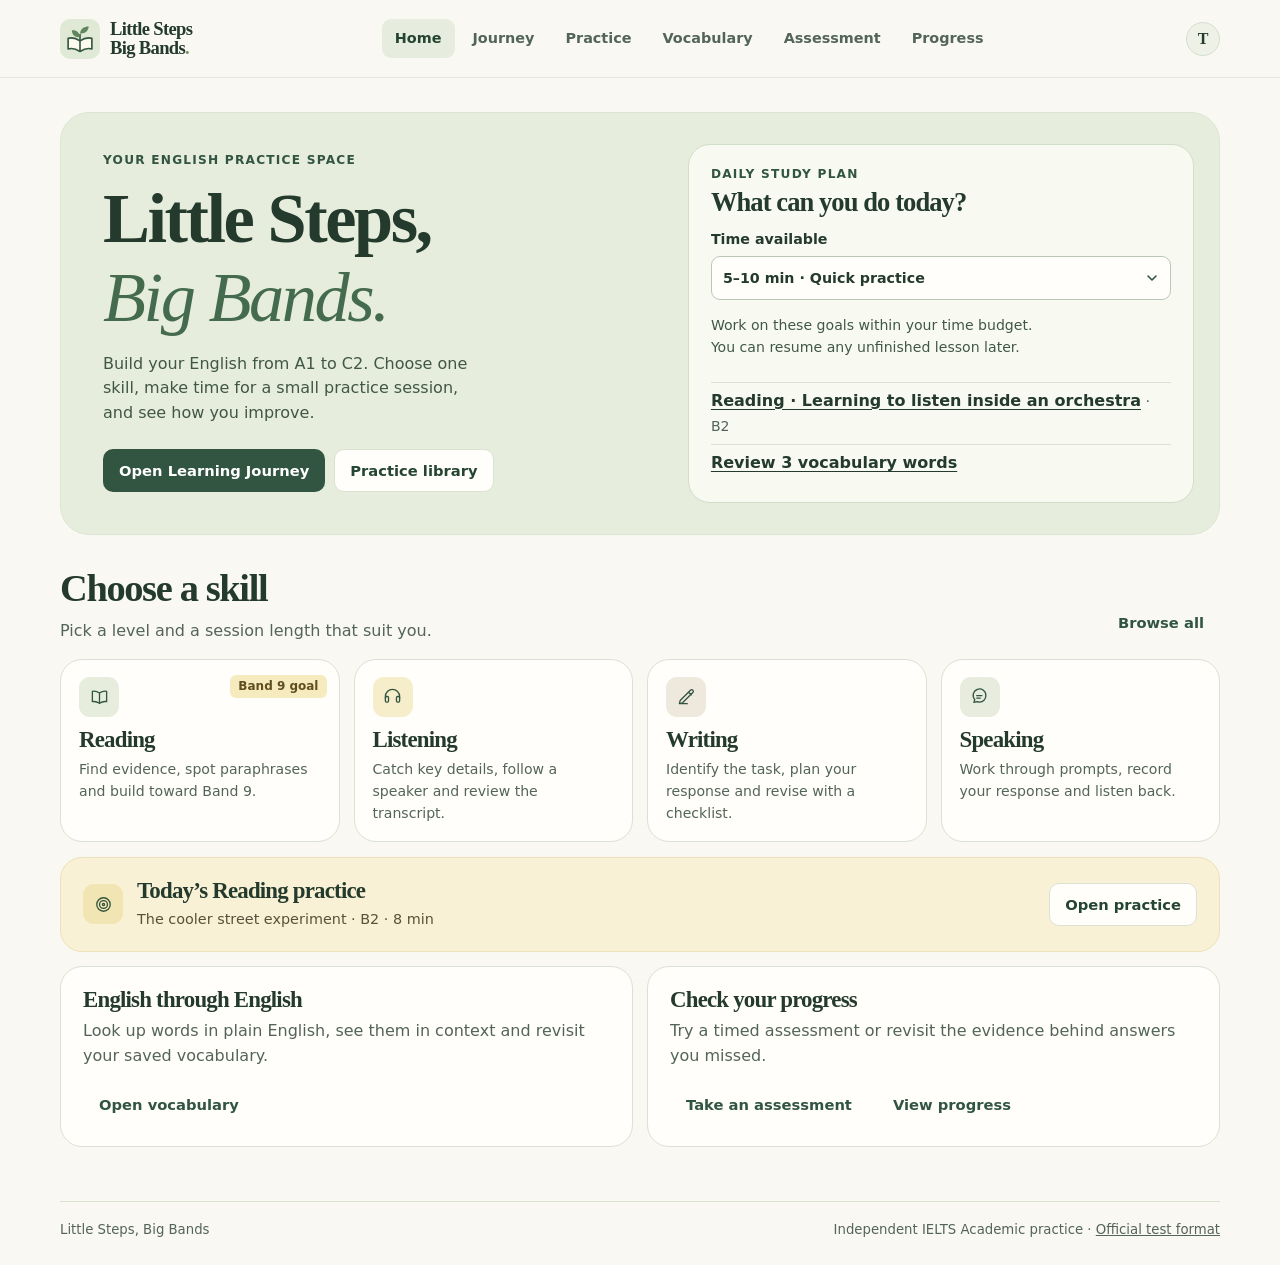
==== commit 6445fe45: "Add files via upload" ====
--- a/index.html
+++ b/index.html
@@ -1,55 +1,28 @@
-<!doctype html><html lang="en"><meta charset="utf-8"><meta name="viewport" content="width=device-width,initial-scale=1"><title>Little Steps, Big Bands</title><style>*{box-sizing:border-box}body{margin:0;background:#f8f7f1;color:#293d32;font:16px/1.65 system-ui}header{padding:24px;background:#e4ebdb}main,header>div{max-width:950px;margin:auto}main{padding:24px}h1,h2,h3{line-height:1.25}button,select,input,textarea{font:inherit;border:1px solid #c8d1c1;border-radius:12px;padding:10px;background:white;color:inherit}button{cursor:pointer}button:hover,button.active{background:#dce9d4}nav{display:flex;gap:8px;flex-wrap:wrap}section,.card{background:white;border:1px solid #e4e5dc;border-radius:20px;padding:22px;margin:16px 0}.grid{display:grid;grid-template-columns:repeat(auto-fit,minmax(210px,1fr));gap:12px}.grid button{text-align:left;padding:24px}textarea{width:100%;min-height:140px}label{display:block;margin:8px 0}.muted{color:#657469} .good{color:#23703d}.bad{color:#a34434}progress{width:100%;accent-color:#71916b}svg{width:100%;max-width:460px}small{display:block}button:disabled{opacity:.5;cursor:default}.lookup-word{cursor:pointer}.lookup-word:hover{background:#e4ebdb;text-decoration:underline}#dictionaryPanel{position:fixed;right:16px;bottom:16px;width:min(420px,calc(100% - 32px));max-height:75vh;overflow:auto;background:white;border:1px solid #b8c8b0;border-radius:20px;padding:20px;box-shadow:0 8px 35px #0002;z-index:20}</style><header><div><small>YOUR PERSONAL ENGLISH SPACE</small><h1>🌱 Little Steps, Big Bands.</h1><nav id="nav"></nav></div></header><main><div id="app"></div></main><aside id="dictionaryPanel" hidden></aside><script>
-const $=id=>document.getElementById(id), levels=['A1','A2','B1','B2','C1','C2'];let state;try{state=JSON.parse(localStorage.getItem('littleBandsV1'))||{}}catch{state={}};state={done:0,errors:[],drafts:{},known:[],level:'B2',...state};let page='Home',idx=0,def=0,unlocked=false;const save=()=>localStorage.setItem('littleBandsV1',JSON.stringify(state));const esc=s=>String(s).replace(/[&<>"']/g,c=>({'&':'&amp;','<':'&lt;','>':'&gt;','"':'&quot;',"'":'&#39;'}[c]));const words=[['borrow','A2','verb','To take something and give it back later.','To use something that belongs to someone else temporarily.','To obtain something on the understanding that it will be returned.','Can I borrow your pen?','borrow money'],['reliable','B1','adjective','You can trust it to work well.','Able to be trusted to do what is expected.','Consistently dependable in performance or accuracy.','We need a reliable source of information.','reliable evidence'],['reluctant','B2','adjective','You do not really want to do something.','Not willing to do something because you are unsure.','Unwilling or hesitant to take a particular action.','She was reluctant to accept the offer.','reluctant to admit'],['mitigate','C1','verb','To make a bad thing less bad.','To reduce the harmful effects of something.','To lessen the severity or adverse impact of something.','Trees can mitigate urban heat.','mitigate risks'],['ubiquitous','C2','adjective','You can see it almost everywhere.','Present in almost every place.','Appearing or existing virtually everywhere.','Smartphones have become ubiquitous.','ubiquitous technology'],['quiet','A1','adjective','Not loud.','Making little or no noise.','Characterised by an absence of significant noise.','The room is quiet.','a quiet place']];
-const reading=[['Mia has a small garden. She grows tomatoes. She waters them every morning.','What does Mia grow?',['Tomatoes','Apples','Rice'],0,'She grows tomatoes.'],['The library opens at nine on weekdays. On Saturday it opens at ten. It is closed on Sunday.','When does the library open on Saturday?',['Nine','Ten','Eleven'],1,'On Saturday it opens at ten.'],['Many people cycle to work because it saves money. However, some avoid cycling when the roads are busy.','Why do some people avoid cycling?',['It is expensive','The roads are busy','They dislike exercise'],1,'Some avoid cycling when the roads are busy.'],['Urban trees provide shade and can reduce local temperatures. However, researchers caution that the benefits vary depending on tree species and the layout of streets.','All tree species provide identical cooling benefits.',['True','False','Not Given'],1,'The benefits vary depending on tree species. Identical contradicts vary.'],['Although remote work may reduce commuting emissions, its overall environmental impact remains uncertain. Increased domestic energy consumption could offset some of the gains.','Remote work always reduces total emissions.',['True','False','Not Given'],2,'The overall impact remains uncertain; the passage does not establish whether total emissions always decrease or not.'],['The apparent consensus masks a methodological discrepancy: studies relying on self-reported outcomes tend to yield more favourable estimates than those using independently verified measures.','What is the main implication?',['All studies are fraudulent','Measurement methods may influence findings','Independent measures are always inaccurate'],1,'The contrast between self-reported and independently verified outcomes indicates a methodological influence.']];
-const listen=[['Hi, I am Anna. My class starts at nine.','What time does the class start?','nine'],['The bus to the museum leaves at ten thirty from gate four.','Which gate?','four'],['Hello, I would like to book a room for Friday. My surname is Parker.','Surname:','Parker'],['Receptionist: The workshop was originally planned for Tuesday, but it has been moved to Thursday. The fee is fifteen pounds.','New workshop day:','Thursday'],['The initial survey suggested that cost was the main barrier. Subsequent interviews, however, revealed that a lack of reliable transport was more significant.','Main barrier identified in interviews:','transport'],['Although the intervention initially appeared effective, its benefits diminished substantially once the researchers controlled for seasonal variation.','The researchers controlled for seasonal _____.','variation']];
-const writing=[['Some people believe university education should be free for everyone. To what extent do you agree or disagree?',0],['Some people prefer working from home, while others prefer working in an office. Discuss both views and give your own opinion.',1],['More people are shopping online. What are the advantages and disadvantages of this development?',2],['Traffic congestion is increasing in many cities. What are the causes, and what measures can be taken to solve this problem?',3],['Many young people move abroad. Why does this happen? Is it a positive or negative development?',4],['The chart shows the percentage of commuters using bicycles in three cities in 2010 and 2020. Summarise the information by selecting and reporting the main features, and make comparisons where relevant.',5]];const types=['Opinion','Discussion','Advantages & disadvantages','Causes & solutions','Two-part question','Bar chart (Task 1)'];
-const speaking=[['Picture description','Describe the scene. Who is there? What are they doing?'],['Compare pictures','Compare studying alone and studying with a friend. Which is more effective?'],['Picture storytelling','Tell a story: a person misses a bus, asks for help, and finally arrives.'],['Role-play','You booked a hotel room but it is too noisy. Ask for a solution.'],['IELTS Part 1','Do you enjoy reading? What kinds of books do you read?'],['IELTS Part 2','Describe a person who inspires you. Say who they are, how you know them, and why they inspire you.'],['IELTS Part 3 / Debate','Should governments spend more on public libraries than digital resources? Explain both sides.']];
-function go(p){page=p;idx=0;unlocked=false;render()}function level(v){state.level=v;save();render()}function complete(ok,detail){logStudy(page,ok,detail);state.done++;if(!ok)state.errors.push(detail);save()}function speak(t){if(!('speechSynthesis'in window)){alert('Speech playback is unavailable in this browser.');return}speechSynthesis.cancel();let u=new SpeechSynthesisUtterance(t);u.lang='en-GB';u.rate=Number($('speed')?.value||1);speechSynthesis.speak(u)}function next(){idx++;unlocked=false;render()}function render(){ $('nav').innerHTML=['Home','Vocabulary','Reading','Listening','Writing','Speaking','Progress','Assessment'].map(p=>`<button class="${page===p?'active':''}" onclick="go('${p}')">${p}</button>`).join('');let l=levels.indexOf(state.level), head=`<label>Practice level <select onchange="level(this.value)">${levels.map(x=>`<option ${x===state.level?'selected':''}>${x}</option>`).join('')}</select></label>`,h='';if(page==='Home'){h=`<section><small>READING TARGET</small><h2>Band 9.0 ✨</h2><p>Understand first. Practise second.</p><label>Today's energy <select id="energy" onchange="$('mission').textContent=['3 words + 1 short question','5 words + reading + listening','Reading + listening + writing + speaking'][this.selectedIndex]"><option>Lazy day · 5–10 min</option><option>Normal day · 30 min</option><option>Power day · 60–90 min</option></select></label><p id="mission">3 words + 1 short question</p><button onclick="go('Vocabulary')">Start learning →</button></section><div class="grid">${['Reading','Listening','Writing','Speaking','Vocabulary','Progress'].map(p=>`<button onclick="go('${p}')"><h3>${p}</h3>${p==='Reading'?'Road to band 9':p==='Vocabulary'?'English through English':'Small steps every day'}</button>`).join('')}</div>`}else if(page==='Vocabulary'){let w=words.filter(w=>w[1]===state.level)[0];if(idx)w=words[(words.indexOf(w)+idx)%words.length];h=head+`<section><small>${w[1]} · ${w[2]}</small><h2>${w[0]} <button onclick="speak('${w[0]}')">🔊</button></h2><label>Definition difficulty <select onchange="def=Number(this.value);render()">${['A1–A2','B1–B2','C1–C2'].map((x,i)=>`<option value="${i}" ${i===def?'selected':''}>${x}</option>`).join('')}</select></label><h3>${w[3+def]}</h3><p>${w[6]}</p><p>Collocation: ${w[7]}</p><button onclick="state.known.push('${w[0]}');complete(true,'');next()">I've got it</button> <button onclick="complete(false,'Vocabulary: ${w[0]}');next()">Review later</button></section>`}else if(page==='Reading'){let r=reading[l];h=head+`<section><h2>Reading · Road to band 9</h2><p class="muted">Read the question, locate evidence, then check meaning.</p><p class="lookup-text">${r[0]}</p><h3>${r[1]}</h3>${r[2].map((x,i)=>`<label><input type="radio" name="answer" value="${i}"> ${x}</label>`).join('')}<button onclick="checkReading()">Check answer</button><p id="feedback"></p></section>`}else if(page==='Listening'){let r=listen[l];h=head+`<section><h2>Active listening</h2><p>Predict the answer type before listening.</p><label>Speed <select id="speed"><option value="1">Normal</option><option value="0.75">Slow</option></select></label><button onclick="speak(listen[${l}][0])">▶ Play audio</button> <button onclick="speechSynthesis.cancel()">Stop</button><h3>${r[1]}</h3><input id="answer" placeholder="Your answer"><button onclick="checkListening()">Check</button><p id="feedback"></p><details><summary>Transcript & shadowing (after answering)</summary><p class="lookup-text">${r[0]}</p><button onclick="speak(listen[${l}][0])">Listen and repeat</button></details><p>Next: replay, write what you hear, compare with transcript, then shadow.</p></section>`}else if(page==='Writing'){let w=writing[idx%writing.length];h=`<section><h2>Writing Studio</h2><small>Question ${idx%writing.length+1} · IELTS Academic style</small><p class="lookup-text">${w[0]}</p>${w[1]===5?'<svg viewBox="0 0 300 150"><path d="M25 5V125H290" fill="none" stroke="#333"/><g fill="#77946a"><rect x="45" y="85" width="22" height="40"/><rect x="125" y="65" width="22" height="60"/><rect x="205" y="95" width="22" height="30"/></g><g fill="#d9a86d"><rect x="69" y="55" width="22" height="70"/><rect x="149" y="35" width="22" height="90"/><rect x="229" y="65" width="22" height="60"/></g><g font-size="10"><text x="45" y="140">City A</text><text x="125" y="140">City B</text><text x="205" y="140">City C</text><text x="30" y="12">% (1px = 0.5%)</text></g></svg><p>Green: 2010 · Gold: 2020</p>':''}<h3>1. Identify the task</h3>${types.map((x,i)=>`<label><input type="radio" name="type" value="${i}" ${unlocked&&i===w[1]?'checked':''}> ${x}</label>`).join('')}<button onclick="checkWriting()">Unlock writing</button><p id="feedback"></p>${unlocked?`<h3>2. Plan your response</h3><textarea id="plan" placeholder="Topic, position, key ideas..." oninput="draft('plan',this.value)">${esc(state.drafts['plan'+idx]||'')}</textarea><h3>3. Write</h3><textarea id="essay" oninput="draft('essay',this.value);count()" placeholder="Write here...">${esc(state.drafts['essay'+idx]||'')}</textarea><p id="count"></p><h3>4. Self-review</h3>${['I answered every part of the task.','My ideas are organised and supported.','I checked vocabulary and grammar.'].map(x=>`<label><input type="checkbox"> ${x}</label>`).join('')}<button onclick="complete(true,'');next()">Save & next prompt</button>`:'<p>🔒 Planning and writing are locked.</p>'}<button onclick="next()">Skip to another prompt</button></section>`}else if(page==='Speaking'){let s=speaking[idx%speaking.length];h=head+`<section><small>${s[0]}</small><h2 class="lookup-text">${s[1]}</h2>${idx%7<3?scene(idx%7):''}<p>${l<2?'Use short sentences: who, what, where.':l<4?'Give reasons and examples.':'Develop nuanced ideas, compare perspectives and justify your position.'}</p><button onclick="timer(60)">1 min preparation</button> <button onclick="timer(120)">2 min speaking</button><h3 id="clock">00:00</h3><button onclick="record()">Record voice</button> <button onclick="stopRecord()">Stop recording</button><p id="recstatus"></p><audio id="playback" controls></audio><textarea placeholder="Notes / useful expressions" oninput="draft('speaking',this.value)">${esc(state.drafts['speaking'+idx]||'')}</textarea><button onclick="complete(true,'');next()">Finish & next prompt</button></section>`}else{h=`<section><h2>My progress</h2><p>Completed attempts: ${state.done}</p><p>Words marked known: ${new Set(state.known).size}</p><h3>Mistake notebook</h3>${state.errors.map(x=>`<p>• ${esc(x)}</p>`).join('')||'No mistakes recorded yet.'}<button onclick="exportData()">Export backup</button><label>Restore backup <input type="file" accept=".json" onchange="restore(this.files[0])"></label></section>`} $('app').innerHTML=h;if($('count'))count();enhanceDictionary()}
-function scene(i){return `<svg viewBox="0 0 320 170" role="img" aria-label="Illustrated speaking prompt"><rect width="320" height="170" rx="15" fill="#e7efdf"/><circle cx="270" cy="30" r="18" fill="#efce83"/><path d="M0 130Q80 90 160 130T320 130V170H0" fill="#a9c69b"/>${(i===1?[75,235]:[90,155,220]).map((x,j)=>`<circle cx="${x}" cy="65" r="13" fill="#c58f72"/><path d="M${x} 80v35m-18-20 18-10 18 10m-18 20-12 25m12-25 12 25" stroke="${['#647d9b','#b77b83','#7a956b'][j]}" stroke-width="8" stroke-linecap="round"/>`).join('')}<rect x="110" y="118" width="90" height="12" rx="3" fill="#c69e72"/><text x="12" y="20" font-size="11" fill="#405844">${['A day in the park','Study together or alone','A journey'][i]}</text></svg>`}function checkReading(){let a=document.querySelector('[name=answer]:checked');if(!a)return;let r=reading[levels.indexOf(state.level)],ok=+a.value===r[3];complete(ok,'Reading: '+r[1]);$('feedback').textContent=(ok?'Correct! ':'Review: ')+r[4]}function checkListening(){let r=listen[levels.indexOf(state.level)],ok=$('answer').value.trim().toLowerCase()===r[2].toLowerCase();complete(ok,'Listening: '+r[1]);$('feedback').textContent=(ok?'Correct! ':'Answer: '+r[2])}function checkWriting(){let a=document.querySelector('[name=type]:checked');if(!a)return;let ok=+a.value===writing[idx%writing.length][1];complete(ok,'Writing recognition: '+writing[idx%writing.length][0]);if(ok){unlocked=true;render();$('feedback').textContent='Correct! Planning unlocked.'}else $('feedback').textContent='Try again. Look at the final instruction.'}function draft(k,v){state.drafts[k+idx]=v;save()}function count(){$('count').textContent=($('essay').value.trim().match(/\S+/g)||[]).length+' words'}let tick;function timer(s){clearInterval(tick);const show=()=>{if(!$('clock')){clearInterval(tick);return}$('clock').textContent=Math.floor(s/60)+':'+String(s%60).padStart(2,'0');if(s--<=0)clearInterval(tick)};show();tick=setInterval(show,1000)}let recorder,stream;async function record(){try{stream=await navigator.mediaDevices.getUserMedia({audio:true});recorder=new MediaRecorder(stream);let chunks=[];recorder.ondataavailable=e=>chunks.push(e.data);recorder.onstop=()=>{if($('playback'))$('playback').src=URL.createObjectURL(new Blob(chunks,{type:recorder.mimeType}));stream.getTracks().forEach(t=>t.stop());if($('recstatus'))$('recstatus').textContent='Recording ready for playback (not saved).'};recorder.start();$('recstatus').textContent='Recording…'}catch(e){$('recstatus').textContent='Microphone unavailable. Check browser permissions.'}}function stopRecord(){if(recorder?.state==='recording')recorder.stop()}function exportData(){let a=document.createElement('a');a.href=URL.createObjectURL(new Blob([JSON.stringify(state)],{type:'application/json'}));a.download='ielts-backup.json';a.click()}async function restore(f){if(!f)return;try{let x=JSON.parse(await f.text());if(!Array.isArray(x.errors)||!Array.isArray(x.known)||typeof x.drafts!=='object'||!levels.includes(x.level))throw Error();state=x;save();render()}catch{alert('Invalid backup')}}
-function bank(){return state.wordBank||(state.wordBank={})}
-function enhanceDictionary(){document.querySelectorAll('.lookup-text').forEach(el=>{let t=el.textContent;el.innerHTML=esc(t).replace(/[A-Za-z]+(?:['’-][A-Za-z]+)*/g,w=>`<span class="lookup-word">${w}</span>`);el.title='Click a word to look it up, or select text to save it.';el.addEventListener('click',e=>{if(window.getSelection().toString().trim())return;if(e.target.classList.contains('lookup-word'))lookup(e.target.textContent,t,false)});el.addEventListener('mouseup',()=>{let sel=window.getSelection(),v=sel.toString().trim();if(v&&el.contains(sel.anchorNode)&&el.contains(sel.focusNode))lookup(v,t,true)})});if(page==='Vocabulary'){let el=document.createElement('section');el.innerHTML='<h2>My unknown words</h2><p>Words saved from your lessons. Select a word to review it.</p>'+Object.keys(bank()).map((w,i)=>`<p><button data-bank="${i}">${esc(w)}</button> <small>${esc(bank()[w].definition||'Definition pending')}</small></p>`).join('');$('app').append(el);el.querySelectorAll('[data-bank]').forEach(b=>b.onclick=()=>{let w=Object.keys(bank())[+b.dataset.bank];lookup(w,bank()[w].context,false)})}}
-let lookupToken=0;async function lookup(raw,context,auto){let w=raw.trim().toLowerCase().replace(/^[^a-z]+|[^a-z]+$/g,'');if(!w||w.length>100)return;let token=++lookupToken;let entry=bank()[w]||{context,definition:''};if(auto){bank()[w]=entry;save()}let panel=$('dictionaryPanel');panel.hidden=false;panel.innerHTML=`<button id="dictClose" style="float:right">✕</button><small>ENGLISH–ENGLISH DICTIONARY</small><h2>${esc(w)}</h2><button id="dictSpeak">🔊 Listen</button> <button id="dictSave">${auto||bank()[w]?'✓ Saved':'Save unknown word'}</button><div id="dictResult">Looking up definition…</div><p><small>Original context</small>${esc(context)}</p><label>My simple English definition<textarea id="dictNote" style="min-height:65px">${esc(entry.simple||'')}</textarea></label><button id="dictNoteSave">Save definition & word</button>`;$('dictClose').onclick=()=>{panel.hidden=true;lookupToken++};$('dictSpeak').onclick=()=>speak(w);function store(){bank()[w]=entry;save();$('dictSave').textContent='✓ Saved'}$('dictSave').onclick=store;$('dictNoteSave').onclick=()=>{entry.simple=$('dictNote').value;store()};let local=words.find(x=>x[0]===w);if(local){entry.definition=local[4];entry.simple=entry.simple||local[3];entry.advanced=local[5];entry.pos=local[2]}else if(!entry.definition){try{let res=await fetch('https://api.dictionaryapi.dev/api/v2/entries/en/'+encodeURIComponent(w));if(!res.ok)throw Error();let data=await res.json(),d=data[0];entry.definition=d.meanings[0].definitions[0].definition;entry.pos=d.meanings[0].partOfSpeech;entry.ipa=d.phonetic||'';entry.extra=d.meanings.flatMap(m=>m.definitions.slice(0,2).map(x=>m.partOfSpeech+': '+x.definition)).slice(0,6)}catch{}}if(bank()[w]){bank()[w]=entry;save()}if(token!==lookupToken)return;$('dictNote').value=entry.simple||'';$('dictResult').innerHTML=entry.definition?`<p class="muted">${esc(entry.pos||'')} ${esc(entry.ipa||'')}</p>${entry.simple?'<h3>Easy definition</h3><p>'+esc(entry.simple)+'</p>':''}<h3>Dictionary definition</h3><p>${esc(entry.definition)}</p>${entry.advanced?'<p>'+esc(entry.advanced)+'</p>':''}${entry.extra?'<details><summary>Other meanings</summary>'+entry.extra.map(x=>'<p>'+esc(x)+'</p>').join('')+'</details>':''}`:'<p>No definition found. Internet may be unavailable, or this may be a phrase. You can save your own English definition below.</p>'}
-
-const oldRender=render;
-const topics=['library','community garden','museum','train station','sports centre','language school','market','science club','hotel','nature reserve'];
-const days=['Monday','Tuesday','Wednesday','Thursday','Friday','Saturday','Sunday'];
-const genres=['Descriptive','Narrative','Opinion','Argumentative','Cause & Effect','Problem & Solution','Compare & Contrast','Expository','Academic Report','Reflective'];
-const lessons=[['Show, do not tell; use action verbs and sensory details.','She was nervous.','Her fingers trembled as she reached for the door.','Describe a busy market without using the word busy.'],['Set the scene, introduce a conflict, build to a climax and resolve it.','I lost my bag.','As the train pulled away, I realised my bag was still on the platform.','Tell a story about a surprising journey.'],['State your position; develop reasons with examples.','Technology is good.','Digital tools can widen access to education by making lessons available remotely.','Should schools limit phone use?'],['Make a claim, support it, acknowledge and rebut an opposing view.','Everyone should cycle.','Although cycling is impractical for some commuters, safe cycle lanes can reduce short car journeys.','Should cities restrict private cars?'],['Distinguish causes from effects; explain the mechanism.','Traffic causes problems.','Long commutes reduce the time workers can spend resting, which may increase fatigue.','Explain causes and effects of traffic congestion.'],['Identify a specific problem and propose feasible solutions.','Pollution is bad.','Cities could reduce roadside pollution by improving bus frequency.','How can cities reduce waste?'],['Use shared criteria and balanced comparisons.','Both are different.','Unlike online courses, classroom lessons offer immediate face-to-face interaction.','Compare online and classroom learning.'],['Define the topic, organise explanations, add examples.','Plants need things.','Plants use sunlight to convert water and carbon dioxide into sugars.','Explain how a community garden works.'],['Summarise major trends, compare figures, avoid personal opinions.','The number went up.','Attendance rose from 20 to 35, while the other group remained stable.','Describe attendance: A 20 to 35; B 30 to 30.'],['Describe an experience, analyse it, explain what you learned.','It was useful.','The experience revealed that I needed to plan more carefully before speaking.','Reflect on a difficult learning experience.']];
-let mode='new', support='Guided', genre=0, current=null, mock=null, mt;
-function history(){return state.history||(state.history=[])}
-function logStudy(skill,ok,detail){history().push({date:new Date().toISOString().slice(0,10),skill,ok,detail});}
-function keyFor(skill,n){return skill+'-'+state.level+'-'+n}
-function attempts(){return state.attempts||(state.attempts={})}
-function pick(skill,max){let ids=Array.from({length:max},(_,i)=>i),a=attempts();let pool=ids.filter(i=>mode==='new'?!a[keyFor(skill,i)]:mode==='review'?a[keyFor(skill,i)]:mode==='mistakes'?a[keyFor(skill,i)]?.ok===false:true);if(!pool.length)pool=ids;return pool[Math.floor(Math.random()*pool.length)]}
-function controls(skill,max){return `<label>Level <select onchange="level(this.value)">${levels.map(x=>`<option ${x===state.level?'selected':''}>${x}</option>`).join('')}</select></label><label>Practice mode <select onchange="mode=this.value;current=null;render()">${['new','random','review','mistakes'].map(x=>`<option ${x===mode?'selected':''}>${x}</option>`).join('')}</select></label><button onclick="current=null;render()">Another practice</button> <small>${max} practice variants at this level · generated from built-in templates</small>`}
-function listenItem(n,l){let place=topics[n%10],day=days[(n+l)%7],time=9+(n%4),fee=5+n+l,room=12+n;let base=`Welcome to the ${place}. Our next session is on ${day} at ${time} in the morning. The fee is ${fee} pounds. Please meet in room ${room}.`;if(l>=2)base+=` Although we originally planned an afternoon session, the morning is more convenient for most visitors.`;if(l>=4)base+=` Participants should register in advance, as capacity is limited and walk-in places cannot be guaranteed.`;let q=[['Which day is the session?',day],['What time does it start?',String(time)],['How much is the fee in pounds?',String(fee)],['Which room should visitors go to?',String(room)]];return {base,q}}
-function finishL(){let item=listenItem(current,levels.indexOf(state.level)),score=0;item.q.forEach((q,i)=>{let ok=$('la'+i).value.trim().toLowerCase()===q[1].toLowerCase();score+=ok;logStudy('Listening',ok,q[0]);$('lf'+i).textContent=(ok?'Correct: ':'Answer: ')+q[1]});attempts()[keyFor('Listening',current)]={ok:score===4};state.done++;save();$('lt').hidden=false;$('ls').textContent=score+'/4';$('lc').disabled=true}
-function speakingPrompt(n,l){let t=topics[n%10],kind=Math.floor(n/10);return [['Personal questions',`What do you like about a ${t}? How often do you visit one?`],['Picture description',`Describe the scene. Imagine it takes place near a ${t}.`],['Role-play',`You are visiting a ${t}. Ask a staff member for information and explain what you need.`],['Discussion',`Should local governments invest more in facilities such as a ${t}? Explain your view.`],['IELTS cue card',`Describe a memorable visit to a ${t}. Say when, where, who was with you and why it mattered.`]][kind]}
-function finishS(){attempts()[keyFor('Speaking',current)]={ok:null};complete(true,'Speaking practice completed (not scored)');current=null;render()}
-function supportBox(){let a=lessons[genre];return support==='Independent'?'':`<section><h3>${genres[genre]} toolkit</h3><p>${a[0]}</p>${support==='Guided'?`<p><b>Before:</b> ${a[1]}</p><p><b>Improved:</b> ${a[2]}</p><p>Notice the specific details and logical connections.</p>`:''}<label><input type="checkbox"> I applied the technique.</label><label><input type="checkbox"> I checked clarity and grammar.</label></section>`}
-function academy(){return `<section><h2>Writing Academy</h2><label>Genre <select onchange="genre=+this.value;render()">${genres.map((x,i)=>`<option value="${i}" ${genre===i?'selected':''}>${x}</option>`).join('')}</select></label><label>Support <select onchange="support=this.value;render()">${['Guided','Supported','Independent'].map(x=>`<option ${x===support?'selected':''}>${x}</option>`).join('')}</select></label><p class="lookup-text">${lessons[genre][3]}</p>${supportBox()}<textarea placeholder="Practise here" oninput="state.drafts['academy'+genre]=this.value;save()">${esc(state.drafts['academy'+genre]||'')}</textarea><button onclick="complete(true,'Writing academy practice');alert('Saved')">Save practice</button></section>`}
-function assessment(){let dates=new Set(history().map(x=>x.date)).size;return `<section><h2>Assessment Centre</h2><p>${dates} active learning days · ${history().length} logged activities</p><p>Recommended: ${dates>=30?'Extended diagnostic':dates>=14?'Four-skill progress check':dates>=7?'Weekly progress check':'Baseline check'}</p><button onclick="startMock(false)">Start short four-skill check</button> <button onclick="startMock(true)">Start extended four-skill simulation</button><p class="muted">Extended simulation uses 30/60/60/14 minute limits, but has fewer questions than official IELTS. Writing and Speaking require self-review.</p></section><section><h3>Assessment history</h3>${(state.tests||[]).map(t=>`<p>${esc(t.date)} · Listening ${t.l}/4 · Reading ${t.r}/6 · Writing/Speaking unscored</p>`).join('')||'No assessments yet.'}</section>`}
-function startMock(full){mock={full,part:0,l:0,r:0,played:false,answers:{}};mockPart()}
-function mockPart(){clearInterval(mt);let p=mock.part,mins=(mock.full?[30,60,60,14]:[5,10,15,5])[p];let h=`<section><small>ASSESSMENT · ${p+1}/4</small><h2>${['Listening','Reading','Writing','Speaking'][p]}</h2><h3 id="mclock"></h3>`;if(p===0){let a=listenItem(19,4);h+=`<button id="mplay" onclick="this.disabled=true;speak(listenItem(19,4).base)">Play once</button>`+a.q.map((q,i)=>`<label>${q[0]} <input id="ma${i}"></label>`).join('')}if(p===1)h+=reading.map((r,i)=>`<p>${esc(r[0])}</p><b>${esc(r[1])}</b>${r[2].map((x,j)=>`<label><input type="radio" name="mr${i}" value="${j}"> ${esc(x)}</label>`).join('')}`).join('');if(p===2)h+=`<p>Task 1: Attendance at a library rose from 200 to 350 between 2010 and 2020; museum attendance fell from 400 to 300. Summarise and compare.</p><textarea id="mw1"></textarea><p>Task 2: Some people believe public transport should be free. To what extent do you agree?</p><textarea id="mw2"></textarea>`;if(p===3)h+=`<p>Part 1: Tell me about your hometown and daily routine.</p><p>Part 2: Describe a useful skill you learned.</p><p>Part 3: How should education adapt to changes in technology?</p><button onclick="record()">Record</button> <button onclick="stopRecord()">Stop</button><p id="recstatus"></p><audio id="playback" controls></audio><textarea id="ms" placeholder="Self-review notes"></textarea>`; $('app').innerHTML=h+`<button onclick="submitMock()">Submit section</button></section>`;let end=Date.now()+mins*60000;let update=()=>{let t=Math.max(0,Math.ceil((end-Date.now())/1000));if(!$('mclock')){clearInterval(mt);return}$('mclock').textContent=Math.floor(t/60)+':'+String(t%60).padStart(2,'0');if(!t)submitMock()};update();mt=setInterval(update,1000)}
-function submitMock(){clearInterval(mt);speechSynthesis.cancel();let p=mock.part;if(p===0)mock.l=listenItem(19,4).q.filter((q,i)=>$('ma'+i).value.trim().toLowerCase()===q[1].toLowerCase()).length;if(p===1)mock.r=reading.filter((r,i)=>Number(document.querySelector(`[name=mr${i}]:checked`)?.value)===r[3]).length;if(p===2)mock.w=[$('mw1').value,$('mw2').value];if(p===3){mock.s=$('ms').value;stopRecord();(state.tests||(state.tests=[])).push({...mock,date:new Date().toISOString().slice(0,10)});save();mock=null;render();return}mock.part++;mockPart()}
-const oldGo=go;go=function(p){if(mock&&!confirm('Leave this assessment? Current test will be lost.'))return;mock=null;clearInterval(mt);current=null;oldGo(p)};const oldLevel=level;level=function(v){current=null;oldLevel(v)};
-render=function(){oldRender();if(page==='Listening'){if(current===null)current=pick(page,30);let a=listenItem(current,levels.indexOf(state.level));$('app').innerHTML=controls(page,30)+`<section><h2>Listening practice ${current+1}</h2><p>Predict → listen → answer → check → shadow.</p><button onclick="speak(listenItem(current,levels.indexOf(state.level)).base)">Play audio</button>${a.q.map((q,i)=>`<label>${q[0]} <input id="la${i}"></label><p id="lf${i}"></p>`).join('')}<button id="lc" onclick="finishL()">Check answers</button><p id="ls"></p><div id="lt" hidden><p class="lookup-text">${a.base}</p><textarea placeholder="Dictation / shadowing notes"></textarea></div></section>`;enhanceDictionary()}if(page==='Speaking'){if(current===null)current=pick(page,50);let a=speakingPrompt(current,levels.indexOf(state.level));$('app').innerHTML=controls(page,50)+`<section><small>${a[0]}</small><h2 class="lookup-text">${a[1]}</h2>${a[0]==='Picture description'?scene(current%3):''}<p>${levels.indexOf(state.level)<2?'Use short sentences.':'Give reasons, examples and specific details.'}</p><button onclick="timer(60)">Prepare 1 min</button> <button onclick="timer(120)">Speak 2 min</button><h3 id="clock">00:00</h3><button onclick="record()">Record</button> <button onclick="stopRecord()">Stop</button><p id="recstatus"></p><audio id="playback" controls></audio><textarea placeholder="Notes" oninput="state.drafts[keyFor('Speaking',current)]=this.value;save()">${esc(state.drafts[keyFor('Speaking',current)]||'')}</textarea><button onclick="finishS()">Finish & next</button></section>`;enhanceDictionary()}if(page==='Writing'){let div=document.createElement('div');div.innerHTML=academy();$('app').prepend(div);div.querySelectorAll('.lookup-text').forEach(x=>x.classList.remove('lookup-text'))}if(page==='Assessment')$('app').innerHTML=assessment();if(page==='Home'){let d=document.createElement('section');d.innerHTML=`<h3>Your next checkpoint</h3><p>${new Set(history().map(x=>x.date)).size} active days logged. Review your assessment recommendation.</p><button onclick="go('Assessment')">Assessment Centre</button>`;$('app').prepend(d)}};
-
-
-const v4render=render;
-const official=[['IELTS Academic','https://ielts.org/take-a-test/test-types/ielts-academic-test'],['IELTS sample tests','https://ielts.org/take-a-test/preparation-resources/sample-test-questions/academic-test'],['Cambridge preparation','https://www.cambridgeenglish.org/learning-english/exam-preparation/'],['ETS TOEFL 2026','https://www.ets.org/toefl/test-takers/ibt/about/content.html?version=after-jan-2026'],['CEFR','https://www.coe.int/en/web/common-european-framework-reference-languages']];
-const exams=['Pre-A1 Starters','A1 Movers','A2 Flyers','A2 Key','B1 Preliminary','B2 First','C1 Advanced','C2 Proficiency','IELTS Academic','TOEFL iBT 2026'];
-const rtypes=['Multiple choice','True / False / Not Given','Yes / No / Not Given','Matching headings','Matching information','Matching features','Matching sentence endings','Sentence completion','Summary completion','Note completion','Table completion','Flow-chart completion','Diagram label completion','Short-answer questions'];
-const passage='A. In 2022, a town converted an unused car park into a community garden. The council supplied tools, while volunteers planted vegetables. The project initially had 24 members.\n\nB. To reduce water consumption, the gardeners installed a rainwater tank. Water flows from the roof through a filter into the tank, then reaches the beds through a pipe. During the first summer, the garden used 30 percent less mains water than a comparable site.\n\nC. In my view, the greatest benefit is not the food produced but the social contact between neighbours. However, expansion should depend on local demand rather than a fixed national target.';
-const rq=[['Who supplied tools?','The council','Volunteers','A university','A shop'],['The garden began with 24 members.','True','False','Not Given'],['The writer believes every town should have a fixed expansion target.','No','Yes','Not Given'],['Choose the best heading for B.','Saving water','Recruiting members','Selling vegetables'],['Which paragraph describes the initial membership?','A','B','C'],['Match the council to its contribution.','Tools','Vegetables','Roof'],['Water reaches the beds through …','a pipe','a roof','a volunteer'],['The project began with ___ members.','24'],['The tank helped reduce consumption of ___ water.','mains'],['Initial membership: ___ people.','24'],['Water saving compared with another site: ___ percent.','30'],['Roof → filter → ___ → pipe.','tank'],['Label the container between filter and pipe.','tank'],['What was the site previously used as?','car park']];
-let rt=0, wt=0, lt=0; const wtypes=['Line graph','Bar chart','Pie chart','Table','Map','Process diagram','Mixed charts'];
-function visual(n){let base='<svg viewBox="0 0 420 210" role="img" aria-label="Original practice diagram" xmlns="http://www.w3.org/2000/svg">';if(n===4)return base+`<g fill="#e5eddb" stroke="#526a58"><rect x="10" y="25" width="190" height="160"/><rect x="220" y="25" width="190" height="160"/></g><g font-size="12" fill="#263c32"><text x="65" y="17">2010</text><text x="280" y="17">2025</text><text x="25" y="60">Car park</text><text x="25" y="150">Library</text><text x="235" y="60">Garden</text><text x="235" y="150">Library</text><text x="320" y="100">Cafe</text></g><path d="M10 110H200 M220 110H410" stroke="#949b91" stroke-width="12"/></svg>`;if(n===5)return base+`<g fill="#e5eddb" stroke="#526a58"><rect x="10" y="70" width="85" height="55"/><rect x="115" y="70" width="85" height="55"/><rect x="220" y="70" width="85" height="55"/><rect x="325" y="70" width="85" height="55"/></g><g font-size="12"><text x="30" y="100">Roof</text><text x="135" y="100">Filter</text><text x="240" y="100">Tank</text><text x="345" y="100">Beds</text><text x="97" y="100">→</text><text x="202" y="100">→</text><text x="307" y="100">→</text></g></svg>`;if(n===3)return '<table><tr><th>Year</th><th>Bus</th><th>Rail</th></tr><tr><td>2010</td><td>20%</td><td>30%</td></tr><tr><td>2020</td><td>40%</td><td>50%</td></tr></table>';if(n===2)return base+'<circle cx="110" cy="100" r="75" fill="#84a786"/><path d="M110 100 L110 25 A75 75 0 0 1 110 175 Z" fill="#e6bb68"/><text x="220" y="80">Bus: 50%</text><text x="220" y="110">Rail: 50%</text></svg>';return base+`<path d="M45 15V170H400" fill="none" stroke="#53665b"/><g font-size="11"><text x="5" y="40">60%</text><text x="5" y="105">30%</text><text x="25" y="170">0</text><text x="90" y="193">2010</text><text x="300" y="193">2020</text></g>${n===0?'<path d="M110 120L320 70" stroke="#4c8965" stroke-width="4"/><path d="M110 95L320 45" stroke="#bc873b" stroke-width="4"/>':'<g fill="#4c8965"><rect x="90" y="120" width="32" height="50"/><rect x="290" y="70" width="32" height="100"/></g><g fill="#bc873b"><rect x="125" y="95" width="32" height="75"/><rect x="325" y="45" width="32" height="125"/></g>'}${n===6?'<path d="M110 95L320 45" stroke="#263c32" stroke-width="3" stroke-dasharray="5 4"/>':''}<text x="190" y="20" font-size="11">Bus (green) · Rail (gold)</text></svg>`}
-function options(a,n){return a.map((x,i)=>`<option value="${i}" ${i===n?'selected':''}>${esc(x)}</option>`).join('')}
-function reading4(){let q=rq[rt],choices=q.slice(1);return `<section><small>IELTS-STYLE MICRO PRACTICE · ORIGINAL · NOT A FULL TEST</small><h2>Reading question types</h2><select onchange="rt=+this.value;render()">${options(rtypes,rt)}</select><p class="tip">Read the instruction, predict the answer type, locate evidence, check meaning and spelling.</p><p class="lookup-text" style="white-space:pre-line">${passage}</p>${rt===12?visual(5).replace('>Tank<','> ? <'):rt===11?'<p>Roof → Filter → ____ → Pipe</p>':rt===10?'<table><tr><th>Measure</th><th>Result</th></tr><tr><td>Water saving (%)</td><td>____</td></tr></table>':''}<p>${esc(q[0])}</p>${choices.length>1?`<select id="r4a"><option value="">Choose</option>${[...choices].sort().map(x=>`<option>${esc(x)}</option>`).join('')}</select>`:'<p>Use no more than two words and/or a number.</p><input id="r4a">'} <button onclick="check4('Reading',rq[rt][1], 'r4a','r4f')">Check</button><div id="r4f"></div></section>`}
-function check4(skill,answer,id,out){let v=$(id).value.trim(),ok=v.toLowerCase()===answer.toLowerCase();complete(ok,skill+': '+v+' → '+answer);$(out).innerHTML=`<p class="${ok?'good':'bad'}">${ok?'Correct':'Review this answer'} · ${esc(answer)}</p><p class="important">NOTE: Compare the wording with the source, not outside knowledge.</p>`;}
-function writing4(){return `<section><small>IELTS ACADEMIC TASK 1 · ORIGINAL VISUAL DRILLS</small><h2>Visual writing academy</h2><select onchange="wt=+this.value;render()">${options(wtypes,wt)}</select>${visual(wt)}<p>Summarise the main features and make comparisons where relevant.</p><label>Identify the visual type first <select id="wguess"><option value="">Choose</option>${options(wtypes,-1)}</select></label><button onclick="if($('wguess').value==String(wt)){$('wbody').hidden=false;$('wg').textContent='Correct'}else $('wg').textContent='Try again'">Unlock writing</button><p id="wg"></p><div id="wbody" hidden><p class="tip">${wt===4?'Compare locations and changes; use accurate spatial language.':wt===5?'Identify the first and final stages; use sequence language.':'Identify the main patterns, then group and compare figures.'}</p><p class="important">NOTE: Do not invent reasons or data.</p><label>Overview and plan<textarea oninput="state.drafts['visualplan'+wt]=this.value;save()">${esc(state.drafts['visualplan'+wt]||'')}</textarea></label><label>Response (150+ words; target 20 min)<textarea oninput="state.drafts['visual'+wt]=this.value;save();$('wc4').textContent=this.value.trim().split(/\\s+/).filter(Boolean).length">${esc(state.drafts['visual'+wt]||'')}</textarea></label><p>Word count: <span id="wc4">—</span></p><button onclick="timer(1200)">20 min</button><span id="clock">00:00</span><p>Self-review: task achievement · coherence · vocabulary · grammatical accuracy.</p></div></section>`}
-function listening4(){let transcript='Enter the park from the south. The cafe is to your left, and the information desk is immediately to your right. Continue north to reach the lake.';return `<section><small>IELTS LISTENING · MAP LABELLING · SYNTHETIC AUDIO</small><h2>Map practice</h2><svg viewBox="0 0 320 200"><rect x="15" y="15" width="290" height="170" fill="#e5eddb"/><path d="M160 185V50" stroke="#aaa" stroke-width="20"/><ellipse cx="160" cy="40" rx="45" ry="20" fill="#9ccad7"/><rect x="30" y="110" width="65" height="40" fill="white"/><rect x="225" y="110" width="65" height="40" fill="white"/><text x="55" y="135">A</text><text x="250" y="135">B</text><text x="145" y="45">Lake</text><text x="130" y="198">Entrance</text></svg><p>Predict the direction words, then listen.</p><button onclick="speak('${transcript}')">Play</button><label>Which location is the cafe? <input id="l4a"></label><button onclick="check4('Listening','A','l4a','l4f');$('l4t').hidden=false">Check</button><div id="l4f"></div><p id="l4t" hidden class="lookup-text">${transcript}</p></section>`}
-function notes4(){let notes=state.notes4||[];return `<section><h2>My colour notebook</h2><select id="nc"><option value="#b52d32">Important / mistake · red</option><option value="#26703c">Correct · green</option><option value="#265ba4">Grammar · blue</option><option value="#8051a6">Vocabulary · purple</option><option value="#946214">Strategy · gold</option></select><textarea id="nt" placeholder="Your note"></textarea><button onclick="if($('nt').value.trim()){(state.notes4||(state.notes4=[])).push({text:$('nt').value,color:$('nc').value});save();render()}">Save note</button>${notes.map((n,i)=>`<p style="color:${/^#[0-9a-f]{6}$/i.test(n.color)?n.color:'#333'}">${esc(n.text)} <button onclick="state.notes4.splice(${i},1);save();render()">Delete</button></p>`).join('')}<h3>Recorded mistakes</h3>${state.errors.map(x=>`<p class="important">${esc(x)}</p>`).join('')}</section>`}
-function standards4(){return `<section><h2>Exam reference centre</h2><p>Choose a target. This saves your preference; the legacy general exercises are not automatically calibrated to that exam.</p><select onchange="state.exam=exams[+this.value];save()">${options(exams,Math.max(0,exams.indexOf(state.exam||'IELTS Academic')))}</select><h3>IELTS Academic</h3><p>Reading: 40 questions, 60 min. Listening: 40 questions, about 30 min. Writing: two tasks, 60 min. Speaking: three parts, 11–14 min.</p><h3>TOEFL iBT 2026</h3><p>Reading: word completion and daily-life/academic texts. Listening: responses, conversations, announcements and talks. Writing: sentence building, email and academic discussion. Speaking: repetition and interview. Adaptive official-test simulation is not implemented.</p><h3>Official resources</h3>${official.map(x=>`<p><a href="${x[1]}" target="_blank" rel="noopener">${x[0]}</a></p>`).join('')}<p>Cambridge and CEFR links are reference resources, not a validated curriculum. All local tasks are original practice.</p></section>`}
-render=function(){v4render();const n=$('nav');for(const x of ['Exam reference','Notebook']){let b=document.createElement('button');b.textContent=x;b.onclick=()=>go(x);n.append(b)}if(page==='Exam reference')$('app').innerHTML=standards4();if(page==='Notebook')$('app').innerHTML=notes4();if(page==='Reading')$('app').insertAdjacentHTML('afterbegin',reading4());if(page==='Listening')$('app').insertAdjacentHTML('afterbegin',listening4());if(page==='Writing')$('app').insertAdjacentHTML('afterbegin',writing4());if(page==='Speaking')$('app').insertAdjacentHTML('afterbegin',`<section><h2>Visual speaking extension</h2>${visual(4)}<p>Compare the two plans. Explain what changed and give directions from the library to the cafe.</p>${visual(0)}<p>Summarise the data orally. These are general speaking drills, not IELTS Speaking question types.</p></section>`);if(page==='Assessment')$('app').insertAdjacentHTML('afterbegin',`<section><p class="important">These are short diagnostic simulations, not full official mocks. Use the official sample tests in Exam reference for complete practice.</p></section>`);let b=document.createElement('button');b.textContent='Print / Save PDF';b.onclick=()=>window.print();n.append(b);enhanceDictionary()};
-render();</script><style>.important{color:#b52d32;font-weight:650}.tip{color:#946214}table{border-collapse:collapse;width:100%}td,th{border:1px solid #aab7a5;padding:8px}section svg{display:block;margin:12px auto} @page{size:A4;margin:15mm}@media print{header,nav,button,#dictionaryPanel{display:none!important}body,main,section,.card{background:white!important;color:#111;box-shadow:none;margin:0;padding:0}section{border:0;margin-bottom:14pt}p,svg,table,label{break-inside:avoid}textarea{min-height:90px}a{color:#111}*{print-color-adjust:exact;-webkit-print-color-adjust:exact}}</style></html>
+<!doctype html>
+<html lang="en">
+<head>
+  <meta charset="utf-8">
+  <meta name="viewport" content="width=device-width,initial-scale=1">
+  <meta name="description" content="Your private IELTS Academic practice space, from everyday English to advanced skills.">
+  <meta name="robots" content="noindex,nofollow">
+  <title>Little Steps, Big Bands</title>
+  <link rel="icon" type="image/svg+xml" href="icon.svg">
+  <link rel="stylesheet" href="style.css">
+  <script src="bank.js" type="module"></script>
+  <script src="app.js" type="module"></script>
+</head>
+<body>
+  <a href="#main" class="skip">Skip to content</a>
+  <header class="site-header">
+    <div class="shell top">
+      <a class="brand" href="#home"><img src="icon.svg" alt="" width="40" height="40"><span>Little Steps<span class="brand-break">, </span><br>Big Bands<span class="brand-period">.</span></span></a>
+      <nav id="primary" class="nav" aria-label="Main navigation"></nav>
+      <div class="profile" title="Trang’s study space" aria-label="Trang’s study space">T</div>
+    </div>
+  </header>
+  <main id="main" class="shell main" tabindex="-1"></main>
+  <footer class="shell footer"><span>Little Steps, Big Bands</span><span>Independent IELTS Academic practice · <a href="https://ielts.org/take-a-test/test-types/ielts-academic-test/" target="_blank" rel="noopener">Official test format</a></span></footer>
+  <dialog id="dialog" aria-labelledby="dialog-title"></dialog>
+  <div id="toast" role="status" aria-live="polite"></div>
+</body>
+</html>
--- a/style.css
+++ b/style.css
@@ -0,0 +1,179 @@
+:root{color-scheme:light;--paper:#f9f8f2;--white:#fffefa;--ink:#243a2c;--muted:#536458;--green:#315541;--green-dark:#254533;--sage:#e6eddd;--yellow:#f6ebbe;--line:#dbe2d4;--soft:#f1f3ea;--bad:#8a4031;--radius:22px;--serif:Georgia,'Times New Roman',serif;--sans:system-ui,-apple-system,BlinkMacSystemFont,"Segoe UI",sans-serif}
+*{box-sizing:border-box}
+[hidden]{display:none!important}
+body{margin:0;background:var(--paper);color:var(--ink);font:16px/1.55 var(--sans)}
+a{color:inherit}
+a,button,input,select,textarea{touch-action:manipulation}
+button,input,select,textarea{font:inherit;color:inherit}
+button{cursor:pointer}
+button:disabled{cursor:not-allowed;opacity:.58}
+:focus-visible{outline:3px solid #886113;outline-offset:3px}
+.skip{position:fixed;left:14px;top:10px;z-index:8;transform:translateY(-180%);background:var(--white);padding:8px 14px;border-radius:8px}.skip:focus{transform:none}
+.shell{width:min(1160px,calc(100% - 64px));margin-inline:auto}
+.site-header{background:var(--paper);border-bottom:1px solid #e3e7dc}
+.top{min-height:77px;display:flex;justify-content:space-between;align-items:center;gap:20px}
+.brand{display:flex;gap:10px;align-items:center;font:700 1.16rem/.99 var(--serif);letter-spacing:-.035em;text-decoration:none;white-space:nowrap}
+.brand-break{display:none}.brand-period{color:#71946a}.brand img{flex:none}
+.nav{display:flex;gap:5px;align-items:center}.nav a{font-size:.9rem;font-weight:650;text-decoration:none;color:var(--muted);padding:8px 13px;border-radius:9px;white-space:nowrap}
+.nav a:hover,.nav a[aria-current=page]{background:#e7edde;color:var(--green-dark)}
+.profile{width:34px;height:34px;border:1px solid #d5dfcf;border-radius:50%;background:#edf1e6;display:grid;place-items:center;font:700 1rem var(--serif);flex:none}
+.main{padding-block:34px 54px;min-height:70vh;outline:none}
+.hero{min-height:346px;border-radius:29px;background:#e7eddc;position:relative;overflow:hidden;display:grid;grid-template-columns:1.16fr 1fr;align-items:center;border:1px solid #dce5d2}
+.hero-inner{padding:38px 42px 42px;position:relative;z-index:1}
+.hero-art{display:block;width:100%;height:100%;min-height:310px;position:relative;align-self:stretch;overflow:hidden;background:#e7eddc}
+.hero-art img{width:100%;height:100%;object-fit:cover;position:absolute;mix-blend-mode:multiply;mask-image:linear-gradient(90deg,transparent,#000 13%,#000 97%)}
+.eyebrow{font-size:.76rem;font-weight:750;letter-spacing:.1em;text-transform:uppercase;color:var(--green);margin:0 0 9px}
+h1,h2,h3{font-family:var(--serif);font-weight:700;line-height:1.12;letter-spacing:-.035em;margin:0}
+h1{font-size:clamp(2.65rem,5.6vw,4.8rem)}
+.hero h1{font-size:clamp(3rem,5.5vw,4.55rem)}
+.hero h1 em{font-weight:400;color:#456b4e}
+h2{font-size:clamp(1.8rem,3vw,2.45rem)}
+h3{font-size:1.43rem}
+p{margin:0 0 14px}
+.hero p:not(.eyebrow){max-width:37ch;color:#405746;margin:15px 0 23px}
+.sub{color:var(--muted);max-width:70ch;margin-top:9px}
+.page-head{margin-bottom:24px}
+.page-head h1{font-size:clamp(2.4rem,5vw,3.75rem)}
+.btn{border:1px solid transparent;border-radius:10px;min-height:43px;display:inline-flex;justify-content:center;align-items:center;gap:7px;padding:9px 15px;text-decoration:none;font-weight:650;font-size:.92rem;background:var(--green);color:white;line-height:1.3}
+.btn:hover{background:var(--green-dark)}
+.btn.secondary{background:var(--white);border-color:var(--line);color:var(--green-dark)}.btn.secondary:hover,.btn.secondary[aria-pressed=true]{background:var(--sage);border-color:#a5b79e}
+.btn.flat{background:transparent;border-color:transparent;color:var(--green)}.btn.flat:hover{background:var(--sage)}
+.btn.small{min-height:36px;padding:6px 10px;font-size:.85rem}
+.btn.icon-only{padding:7px;min-width:44px}
+.actions{display:flex;align-items:center;flex-wrap:wrap;gap:9px}
+.section-head{display:flex;justify-content:space-between;align-items:end;gap:16px;margin:32px 0 15px}.section-head p{margin-bottom:0}
+.grid{display:grid;gap:14px}.four{grid-template-columns:repeat(4,minmax(0,1fr))}.three{grid-template-columns:repeat(3,minmax(0,1fr))}.two{grid-template-columns:repeat(2,minmax(0,1fr))}
+.card{padding:20px 22px;border:1px solid var(--line);border-radius:var(--radius);background:var(--white);min-width:0}
+.card p:last-child{margin-bottom:0}.card h3{margin:10px 0 7px}.card h3:first-child{margin-top:0}
+.skill-card{text-decoration:none;display:flex;flex-direction:column;align-items:flex-start;position:relative;min-height:160px;padding:17px 18px 16px}.skill-card:hover,.lesson-card:hover{border-color:#9caf95;background:#fff}
+.skill-card p{font-size:.88rem;color:var(--muted);margin:0}.target{position:absolute;right:12px;top:15px}
+.glyph{width:40px;height:40px;display:inline-grid;place-items:center;flex:none;background:var(--sage);border-radius:11px;color:var(--green)}
+.glyph svg,.btn svg,.meta svg{width:19px;height:19px;flex:none}
+.glyph.listening{background:#f6edca}.glyph.writing{background:#efe9dd}.glyph.speaking{background:#e7ecdf}.glyph.vocabulary{background:#f5edcc}
+.tag{display:inline-flex;align-items:center;padding:3px 8px;border-radius:6px;background:var(--soft);color:var(--green);font-size:.75rem;font-weight:700;line-height:1.4}
+.tag.gold{background:var(--yellow);color:#614e1f}
+.focus{display:flex;gap:19px;align-items:center;justify-content:space-between;background:#f8f1d5;border-color:#ece1b8;margin-top:15px}.focus h3{margin:0 0 5px}.focus p{color:#58513b;font-size:.9rem}
+.focus-main{display:flex;gap:14px;align-items:center}.focus .glyph{background:#f1e5b3}
+.big-number{font:700 2.3rem var(--serif);margin:4px 0}
+.muted{color:var(--muted)}.smalltext{font-size:.88rem}.fine{font-size:.79rem}
+.filters{display:flex;gap:13px;flex-wrap:wrap;align-items:end;margin:0 0 19px;background:#f0f2e8}.filters .field{flex:1;min-width:130px}.field{display:grid;gap:6px;font-size:.89rem;font-weight:650}
+select,input[type=search],input[type=text],textarea{width:100%;min-height:44px;background:#fffefa;border:1px solid #bac8b8;border-radius:9px;padding:9px 11px}
+select{appearance:none;padding-right:33px;background-image:url("data:image/svg+xml,%3Csvg xmlns='http://www.w3.org/2000/svg' viewBox='0 0 16 16'%3E%3Cpath d='m4 6 4 4 4-4' fill='none' stroke='%23315541' stroke-width='1.6' stroke-linecap='round' stroke-linejoin='round'/%3E%3C/svg%3E");background-position:right 10px center;background-size:16px;background-repeat:no-repeat}
+textarea{resize:vertical;min-height:215px;line-height:1.65}
+.lesson-card{text-decoration:none;display:flex;flex-direction:column;padding:17px 18px;min-height:174px}
+.lesson-card .meta{margin-top:auto;padding-top:9px}
+.lesson-card h3{margin:7px 0}.lesson-card p{font-size:.9rem;color:var(--muted)}
+.meta{display:flex;align-items:center;flex-wrap:wrap;gap:7px 13px;color:var(--muted);font-size:.85rem}
+.meta span{display:inline-flex;gap:5px;align-items:center}.meta svg{width:15px;height:15px}
+.lesson-head{padding-bottom:18px;display:flex;justify-content:space-between;align-items:end;gap:14px}.lesson-head .page-head{margin:7px 0 0}
+.session-controls{display:flex;gap:10px;flex-wrap:wrap;align-items:center;justify-content:space-between;margin-bottom:14px}
+.timer{font-variant-numeric:tabular-nums;min-width:7ch}.timer.over{color:var(--bad)}
+.exercise-grid{display:grid;grid-template-columns:minmax(0,1.02fr) minmax(0,1fr);gap:17px;align-items:start}
+.passage{position:sticky;top:14px;max-height:calc(100vh - 29px);overflow:auto}
+.passage h2,.questions h2{font-size:1.63rem;margin-bottom:7px}
+.passage p{line-height:1.75}.passage header{margin-bottom:14px}
+.passage .figure-label{margin-right:6px;font-weight:750;color:var(--green)}
+.lookup{display:inline;border:0;padding:0 1px;background:#eef1db;color:var(--green-dark);font:inherit;border-radius:3px;text-decoration:underline;text-decoration-style:dotted;text-underline-offset:3px}
+.lookup:hover{background:#f1e5b3}
+.questions fieldset{min-width:0;border:0;padding:0;margin:19px 0}
+.question-set{padding-bottom:13px;border-bottom:1px solid var(--line)}.question-set:last-of-type{border-bottom:0}
+legend{padding:0;font-weight:650;line-height:1.45;margin-bottom:8px}
+.choice{display:flex;gap:9px;align-items:start;border:1px solid var(--line);border-radius:9px;padding:8px 10px;margin:6px 0;background:#fbfbf7;cursor:pointer}
+.choice:has(input:checked){border-color:#809d78;background:#edf3e7}
+.choice input{margin-top:.35em;accent-color:var(--green);flex:none}.choice:has(input:focus-visible){outline:3px solid #886113;outline-offset:2px}
+.list{padding-left:21px}.list li{margin-bottom:6px}
+.callout{background:#f1f4e9;border:1px solid #dbe4d3;border-radius:12px;padding:12px 14px;margin:11px 0}.callout p:last-child{margin:0}
+.feedback{padding:9px 10px;border-radius:8px;margin-top:8px;font-size:.9rem}.correct{color:#275037;background:#e9f2e4}.incorrect{color:#763a2d;background:#faeee8}
+.segment-tabs{display:flex;flex-wrap:wrap;gap:6px}
+.stack>*+*{margin-top:13px}
+details{padding:10px 11px;border:1px solid var(--line);border-radius:9px;margin-top:9px;background:#fffefa}summary{cursor:pointer;font-weight:650}details>*:last-child{margin-bottom:0}details p{margin-top:8px}
+audio{width:100%;min-width:0;margin-top:5px}
+table{width:100%;border-collapse:collapse;font-size:.91rem;margin:10px 0}caption{text-align:left;font-weight:650;margin-bottom:5px}th,td{border-bottom:1px solid var(--line);padding:7px 6px;text-align:left}thead{background:var(--soft)}
+.scene{display:block;width:100%;max-height:275px;object-fit:cover;border-radius:12px;background:#e9efdc;margin:8px 0}
+.word-entry h3{text-transform:none}.word-entry .meta{margin-bottom:11px}.word-entry .example{border-left:3px solid #dce6d1;padding-left:10px}
+progress{width:100%;accent-color:var(--green);height:12px}
+.history{list-style:none;padding:0;margin:0}.history li{display:flex;justify-content:space-between;gap:12px;align-items:start;border-bottom:1px solid var(--line);padding:10px 0}.history li:last-child{border:0}.history a{font-weight:650}
+.footer{font-size:.83rem;color:var(--muted);padding-block:18px 25px;border-top:1px solid var(--line);display:flex;justify-content:space-between;gap:12px}
+dialog{color:var(--ink);background:var(--white);border:1px solid #b5c7b2;border-radius:18px;padding:19px;width:min(530px,calc(100% - 25px));max-height:85vh;overflow:auto}dialog::backdrop{background:#1c34276b}.dialog-top{display:flex;justify-content:space-between;align-items:start;gap:12px;margin-bottom:11px}.dialog-top h2{font-size:1.75rem}
+#toast{position:fixed;bottom:12px;left:50%;transform:translateX(-50%);max-width:calc(100% - 34px);width:max-content;z-index:7;background:var(--green-dark);color:white;padding:8px 13px;border-radius:8px;box-shadow:0 3px 15px #0002}#toast:empty{display:none}
+@media(max-width:900px){.shell{width:calc(100% - 42px)}.hero-inner{padding:31px}.four,.three{grid-template-columns:repeat(2,minmax(0,1fr))}}
+@media(max-width:650px){.shell{width:calc(100% - 28px)}.top{min-height:0;display:grid;grid-template-columns:1fr auto;gap:10px;padding-block:11px 7px}.brand{font-size:1.2rem}.brand br{display:none}.brand-break{display:inline}.nav{grid-row:2;grid-column:1/-1;justify-content:space-between;gap:0;overflow-x:auto}.nav a{font-size:.83rem;padding:7px 7px}.profile{grid-column:2;grid-row:1}.main{padding-block:20px 37px}.hero{grid-template-columns:1fr;min-height:0}.hero-inner{padding:23px 19px 7px}.hero h1{font-size:clamp(2.65rem,11.5vw,3.25rem)}.hero p:not(.eyebrow){margin:10px 0 15px}.hero-art{min-height:0;height:138px}.hero-art img{object-position:50% 54%;mask-image:linear-gradient(180deg,transparent,#000 18%)}.section-head{align-items:start;margin-top:23px}.card{padding:14px;border-radius:15px}.skill-card{min-height:143px}.skill-card p{font-size:.83rem}.target{right:7px;top:10px}.glyph{width:35px;height:35px}.focus{align-items:flex-start;flex-direction:column;gap:8px}.focus-main{gap:10px}.exercise-grid,.two{grid-template-columns:1fr}.passage{position:static;max-height:none}.lesson-head{align-items:start;flex-direction:column}.filters{gap:9px}.filters .field{min-width:122px}.footer{flex-direction:column;gap:3px}.history li{flex-wrap:wrap}}
+@media(max-width:360px){.tag.target{position:static;margin-top:6px}.nav a{padding-inline:5px}.three{grid-template-columns:1fr}}
+@media(prefers-reduced-motion:no-preference){.btn,.skill-card,.lesson-card{transition:background-color .15s,border-color .15s}}
+.hero-plan{padding:20px 25px 20px 5px}
+.hero-plan .card{background:#f8faf1;border-color:#d2ddc8}
+.hero-plan h2{font-size:1.66rem}
+.hero-plan .field{margin:10px 0}
+.hero-plan .eyebrow{margin-bottom:5px}
+.hero-plan ul{margin:8px 0 0;padding:0;list-style:none}
+.hero-plan li{border-top:1px solid var(--line);padding:6px 0}
+.hero-plan li a{font-weight:650;text-underline-offset:3px}
+.library-actions{margin-bottom:12px}
+.lesson-hint{margin-bottom:13px}
+.exercise-photo{margin:9px 0 14px}
+.exercise-photo img{max-height:400px;object-fit:contain;background:#f1f1eb}
+.note{border-left:4px solid #566a5d;padding-left:11px;margin:10px 0;overflow-wrap:anywhere}
+.note.mistake{border-color:#a74939}.note.mistake h3{color:#8a4031}
+.note.grammar{border-color:#61528c}.note.grammar h3{color:#53416e}
+.note.vocabulary{border-color:#708955}.note.vocabulary h3{color:#435c32}
+.note.strategy{border-color:#986a25}.note.strategy h3{color:#78501c}
+.rubric{margin-top:11px}.rubric label{font-size:.86rem}
+#print-layout{display:none}
+@media(max-width:650px){.hero-plan{padding:9px 14px 15px}.hero-inner{padding-bottom:13px}}
+@media print{
+ body{background:white;color:#111;font:12pt/1.45 Georgia,serif}
+ body:has(#print-layout)>*:not(#print-layout){display:none!important}
+ #print-layout{display:block;margin:0}
+ #print-layout h1{font-size:26pt}#print-layout h2{font-size:20pt;margin:15pt 0 8pt}
+ #print-layout li{margin:9pt 0;break-inside:avoid}
+ #print-layout ol{padding-left:22pt}
+ #print-layout audio,#print-layout .print-hide{display:none}
+ #print-layout textarea{border:1px solid #333}
+ .print-task{break-before:page}.print-task:first-of-type{break-before:auto}
+}
+.prewrap{white-space:pre-wrap}
+.break-anywhere{overflow-wrap:anywhere}
+.data-chart{padding:11px;border:1px solid var(--line);border-radius:12px;margin:12px 0}
+.chart-axis{margin:0 36px 0 36px;display:flex;justify-content:space-between;font-size:.68rem;color:var(--muted);border-bottom:1px solid var(--line)}
+.chart-group{margin:8px 0;font-size:.79rem}
+.chart-row{display:grid;grid-template-columns:29px minmax(0,1fr) 32px;align-items:center;gap:7px;font-size:.75rem}
+.chart-track{background:repeating-linear-gradient(90deg,#e4e7db 0 1px,transparent 1px 25%)}
+.bar{display:block;min-height:9px;border-radius:0 3px 3px 0;background:#677f71}
+.bar-1{background:#a68245}.bar-2{background:#345541}
+@media print{.data-chart{break-inside:avoid}.data-chart details>summary{display:none}}
+.journey-banner{display:grid;grid-template-columns:minmax(0,1fr) minmax(225px,.38fr);gap:24px;align-items:center;border:1px solid #d9e3d1;background:var(--sage);border-radius:25px;padding:33px;margin-bottom:16px}
+.journey-banner h1{font-size:clamp(2.2rem,5.6vw,4.1rem);margin-bottom:12px}
+.journey-banner p{max-width:58ch}
+.journey-metrics{background:#f7f9f1;border:1px solid #d1ddc8;border-radius:16px;padding:16px 18px}
+.journey-metrics p{margin:4px 0}.journey-metrics strong{font-family:var(--serif);font-size:1.65rem}
+.journey-filters .field{min-width:145px}
+.journey-days{margin-top:9px}
+.journey-card{display:flex;flex-direction:column;gap:7px;align-items:flex-start;text-decoration:none}
+.journey-card:hover{border-color:#819979;background:#fff}
+.journey-card h3,.journey-card p{margin:0}
+.journey-activity{min-height:156px}
+.journey-day-head{display:flex;align-items:start;justify-content:space-between;gap:17px;margin:12px 0 4px}
+.journey-day-head .field{min-width:185px;padding-top:10px}
+.journey-day-links,.journey-review{margin-top:15px}
+.short-notes{min-height:84px}
+.journey-vocabulary{list-style:none;padding:0;margin:8px 0}
+.journey-vocabulary li{border-bottom:1px solid var(--line);padding:9px 0}
+.journey-vocabulary li:last-child{border:0}
+.journey-vocabulary p{margin:2px 0}
+@media(max-width:650px){
+ .journey-banner{grid-template-columns:minmax(0,1fr);padding:19px;gap:15px}
+ .journey-day-head{display:block}
+ .journey-day-head .page-head{margin-bottom:5px}
+ .journey-day-head .field{max-width:270px;margin-bottom:13px}
+}
+.task-table-scroll{overflow-x:auto}
+.journey-diagram,.journey-chart{margin:12px 0 14px}
+.journey-diagram{border:1px solid var(--line);border-radius:12px;padding:13px}
+.journey-flows{display:grid;grid-template-columns:repeat(3,minmax(0,1fr));gap:8px;margin:12px 0}
+.journey-flows section{background:var(--soft);border-radius:8px;padding:8px;min-width:0}
+.journey-flows h3{font:700 .81rem var(--sans);letter-spacing:0}
+.journey-flows ol{padding-left:18px;margin:7px 0 0;line-height:1.35}
+.journey-flows li{font-size:.78rem;padding-bottom:8px}
+.journey-chart .chart-row{grid-template-columns:36px minmax(0,1fr) 32px}
+@media(max-width:420px){.journey-flows{grid-template-columns:1fr}}
+@media print{.journey-diagram,.journey-chart,.task-table-scroll{break-inside:avoid}}
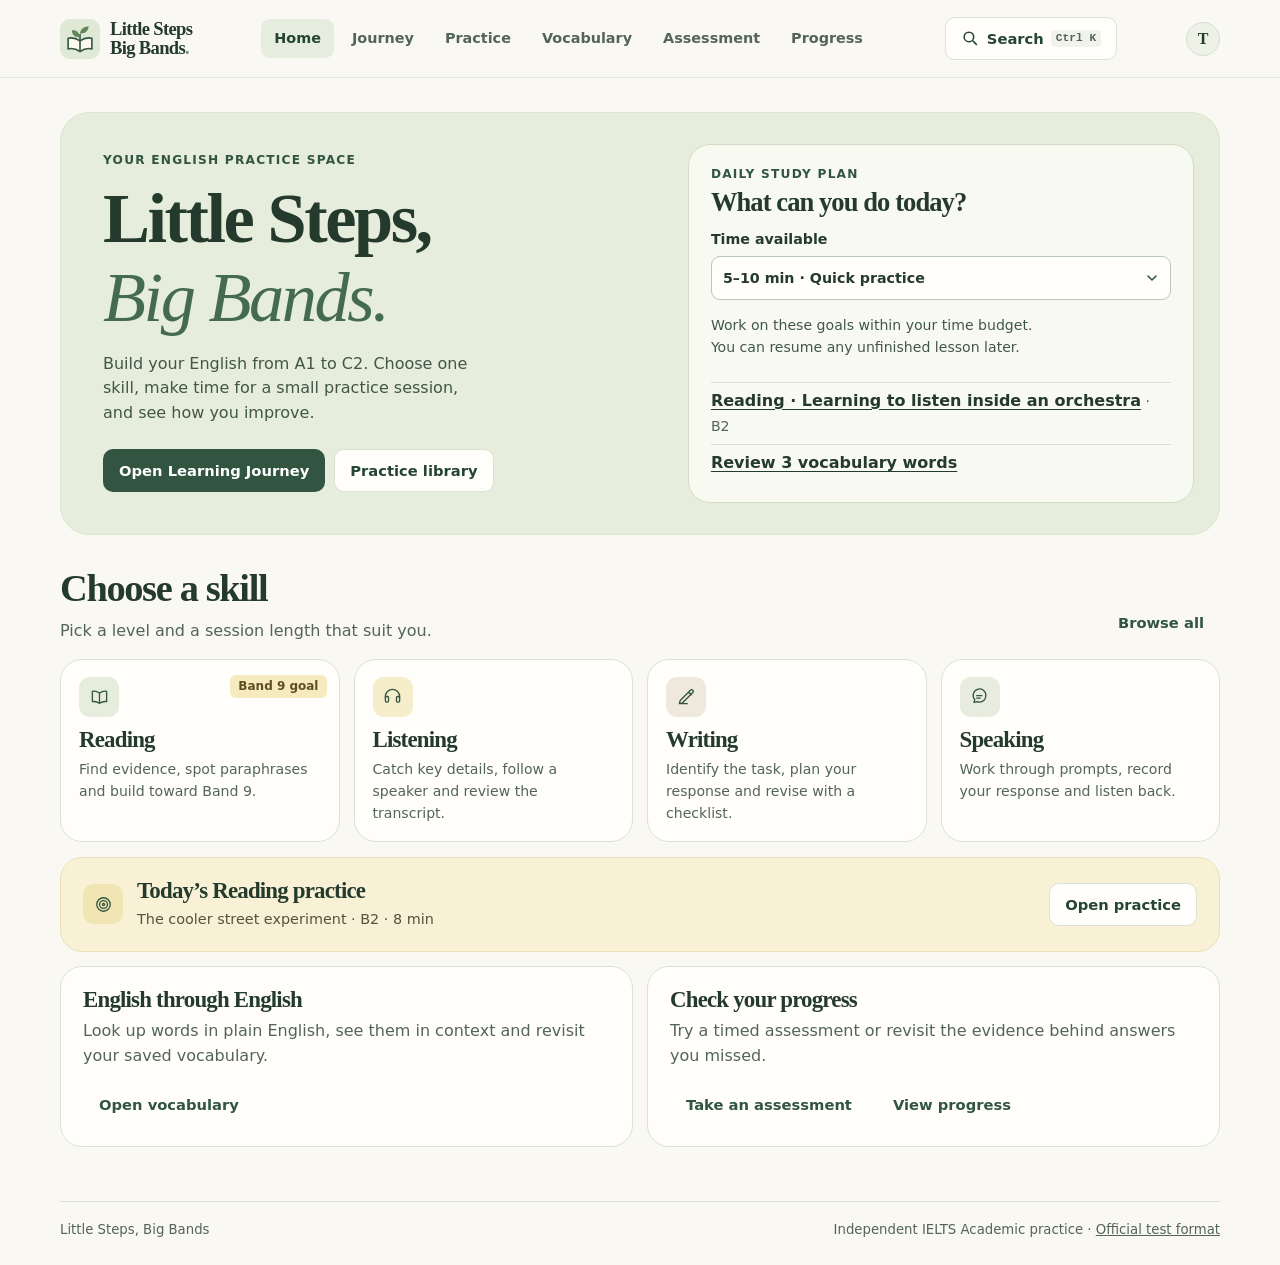
==== commit 433e98f7: "Add files via upload" ====
--- a/index.html
+++ b/index.html
@@ -17,12 +17,27 @@
     <div class="shell top">
       <a class="brand" href="#home"><img src="icon.svg" alt="" width="40" height="40"><span>Little Steps<span class="brand-break">, </span><br>Big Bands<span class="brand-period">.</span></span></a>
       <nav id="primary" class="nav" aria-label="Main navigation"></nav>
+      <button type="button" id="search-toggle" class="btn secondary search-toggle" aria-label="Search the website" aria-keyshortcuts="Control+K Meta+K">
+        <svg width="17" height="17" viewBox="0 0 24 24" fill="none" stroke="currentColor" stroke-width="2" aria-hidden="true"><circle cx="10" cy="10" r="6"></circle><path d="m15 15 5 5"></path></svg>
+        <span>Search</span><kbd>Ctrl K</kbd>
+      </button>
       <div class="profile" title="Trang’s study space" aria-label="Trang’s study space">T</div>
     </div>
   </header>
   <main id="main" class="shell main" tabindex="-1"></main>
   <footer class="shell footer"><span>Little Steps, Big Bands</span><span>Independent IELTS Academic practice · <a href="https://ielts.org/take-a-test/test-types/ielts-academic-test/" target="_blank" rel="noopener">Official test format</a></span></footer>
   <dialog id="dialog" aria-labelledby="dialog-title"></dialog>
+  <dialog id="global-search" aria-labelledby="global-search-title">
+    <div class="search-row-head"><h2 id="global-search-title">Search Little Steps</h2><button type="button" class="btn secondary small" data-search-act="close">Close</button></div>
+    <form class="global-search-form" role="search">
+      <label class="field">Search words and lessons<input type="search" name="query" autocomplete="off" spellcheck="false" maxlength="128" placeholder="e.g. mitigate, solar power, Task 1"></label>
+      <button class="btn" type="submit">Search</button>
+    </form>
+    <details class="search-filter-panel"><summary>Advanced filters</summary><div id="search-facets"></div>
+      <button class="btn flat small" type="button" data-search-act="reset">Reset filters</button></details>
+    <div id="global-results"></div>
+  </dialog>
+  <button type="button" id="selection-lookup" class="btn" hidden>Look up selection</button>
   <div id="toast" role="status" aria-live="polite"></div>
 </body>
 </html>
--- a/style.css
+++ b/style.css
@@ -177,3 +177,42 @@
 .journey-chart .chart-row{grid-template-columns:36px minmax(0,1fr) 32px}
 @media(max-width:420px){.journey-flows{grid-template-columns:1fr}}
 @media print{.journey-diagram,.journey-chart,.task-table-scroll{break-inside:avoid}}
+.site-header{position:sticky;top:0;z-index:3}
+.top{gap:14px}
+.search-toggle{flex:none;gap:7px;white-space:nowrap}
+.search-toggle kbd{background:var(--soft);padding:1px 5px;border-radius:4px;font-size:.7rem;color:var(--muted)}
+#global-search{width:min(780px,calc(100% - 28px));max-height:min(90vh,880px);margin:auto;overscroll-behavior:contain}
+#global-search h2{margin:0}
+#global-search h3{font-size:1.2rem}
+.search-row-head{display:flex;align-items:center;justify-content:space-between;gap:9px;flex-wrap:wrap;margin-bottom:8px}
+.search-row-head p{margin:0}
+.global-search-form{display:grid;grid-template-columns:minmax(0,1fr) auto;align-items:end;gap:8px}
+#search-facets{display:grid;grid-template-columns:repeat(3,minmax(0,1fr));gap:8px;margin-top:9px}
+.search-filter-panel{margin-bottom:13px}
+.search-group{margin:13px 0}
+.search-group ul{list-style:none;padding:0;margin:4px 0}
+.search-group li+li{border-top:1px solid var(--line)}
+.search-hit{display:grid;text-align:left;width:100%;border:0;background:transparent;border-radius:8px;padding:8px;color:var(--ink);gap:2px;overflow-wrap:anywhere}
+.search-hit:hover,.search-hit:focus-visible{background:var(--soft)}
+.search-hit span,.search-hit small{color:var(--muted)}
+.search-hit span{font-size:.88rem}
+.search-hit mark{background:#f6e3a4;color:#262b20;border-radius:2px}
+.dictionary-entry dl{display:grid;grid-template-columns:max-content 1fr;gap:7px 12px;margin-bottom:3px}
+.dictionary-entry dt{font-weight:700}
+.dictionary-entry dd{margin:0}
+.dictionary-entry details{margin-bottom:10px}
+.dictionary-entry li{margin:8px 0}
+#selection-lookup{position:fixed;z-index:5;right:15px;bottom:20px}
+@media(max-width:940px){.search-toggle kbd{display:none}.nav a{padding-inline:8px}}
+@media(max-width:730px){
+ .top{display:grid;grid-template-columns:minmax(0,1fr) auto auto;gap:7px 9px;padding-block:8px}
+ .brand br{display:none}.brand-break{display:inline}
+ .nav{grid-row:2;grid-column:1/-1;justify-content:space-between;gap:0;overflow-x:auto}
+ .nav a{font-size:.83rem;padding:6px 7px}
+ .search-toggle{grid-row:1;grid-column:2;min-height:39px;padding-inline:9px}
+ .profile{grid-row:1;grid-column:3}
+ #global-search{max-height:90dvh;padding:12px}
+ #search-facets{grid-template-columns:repeat(2,minmax(0,1fr))}
+}
+@media(max-width:380px){.brand{font-size:1rem}.brand img{width:31px;height:31px}.nav a{padding-inline:4px}}
+@media print{#global-search,#selection-lookup,.site-header{display:none!important}}
